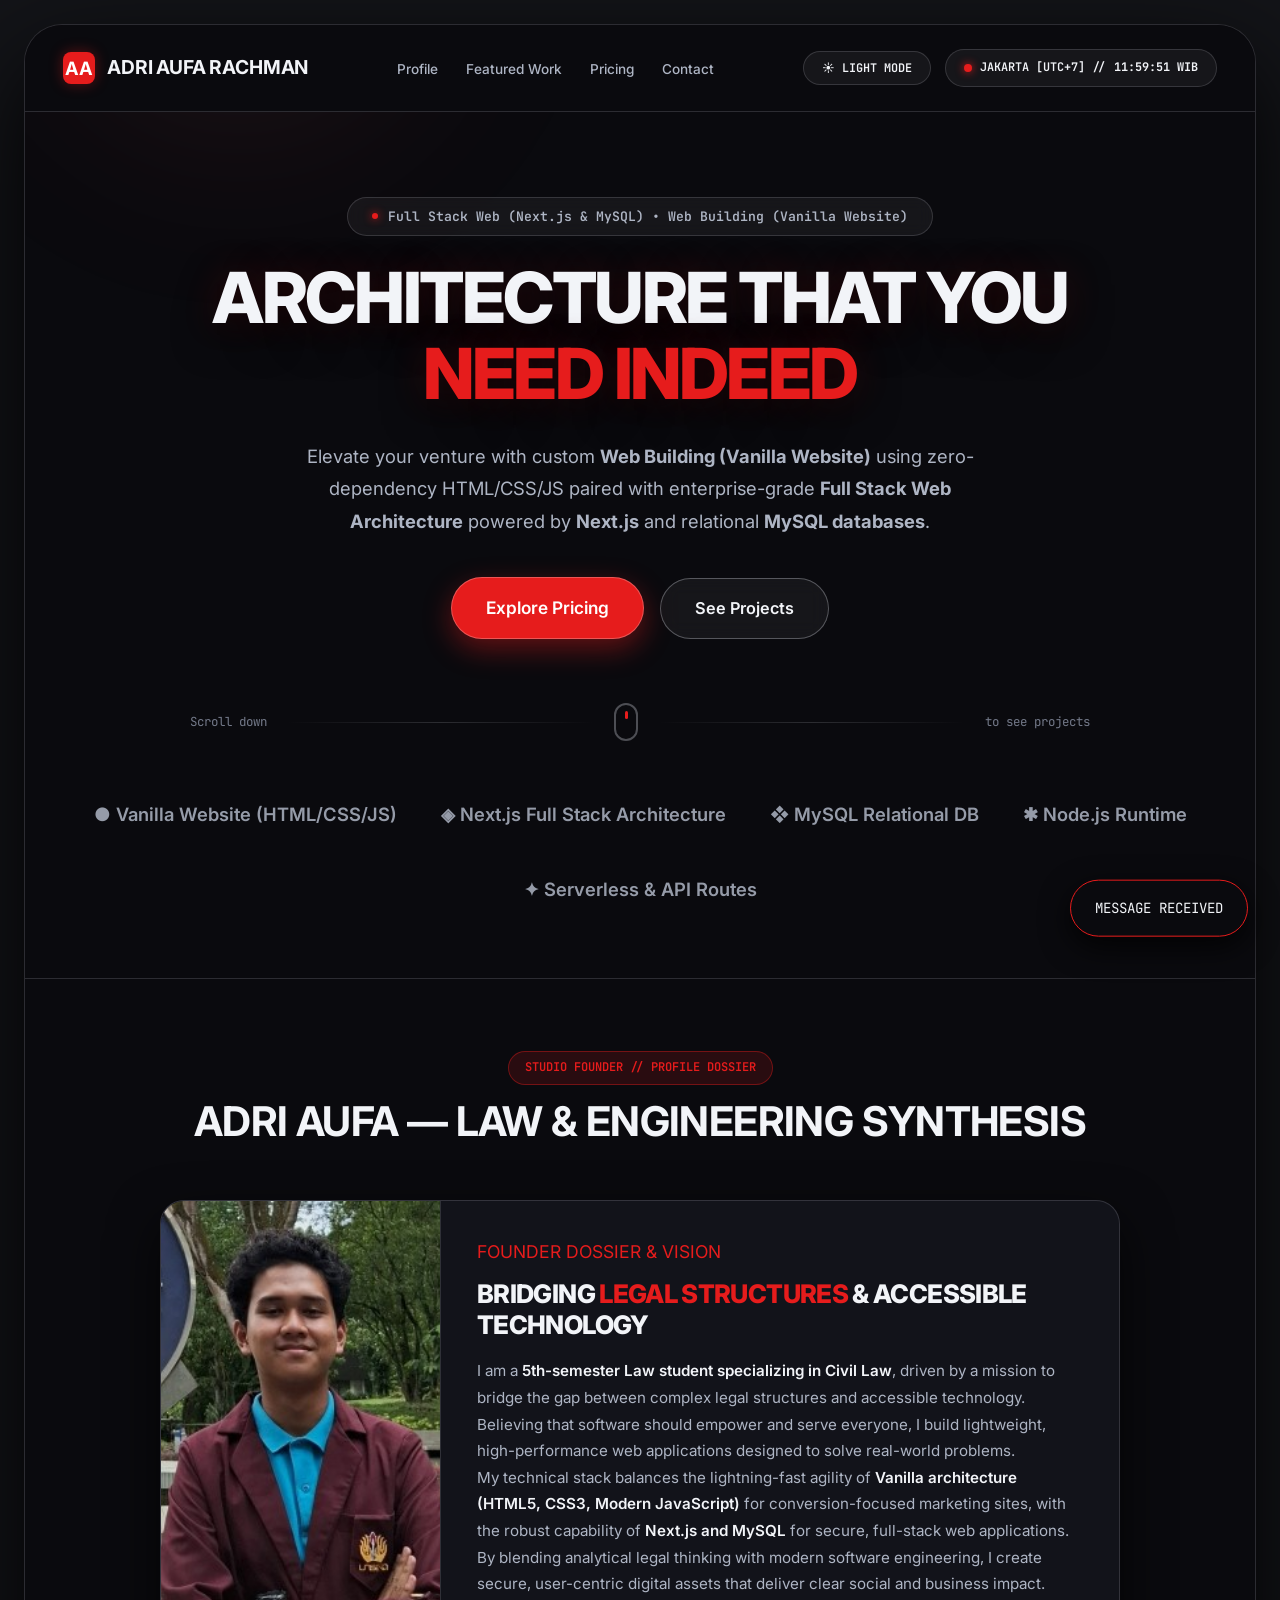
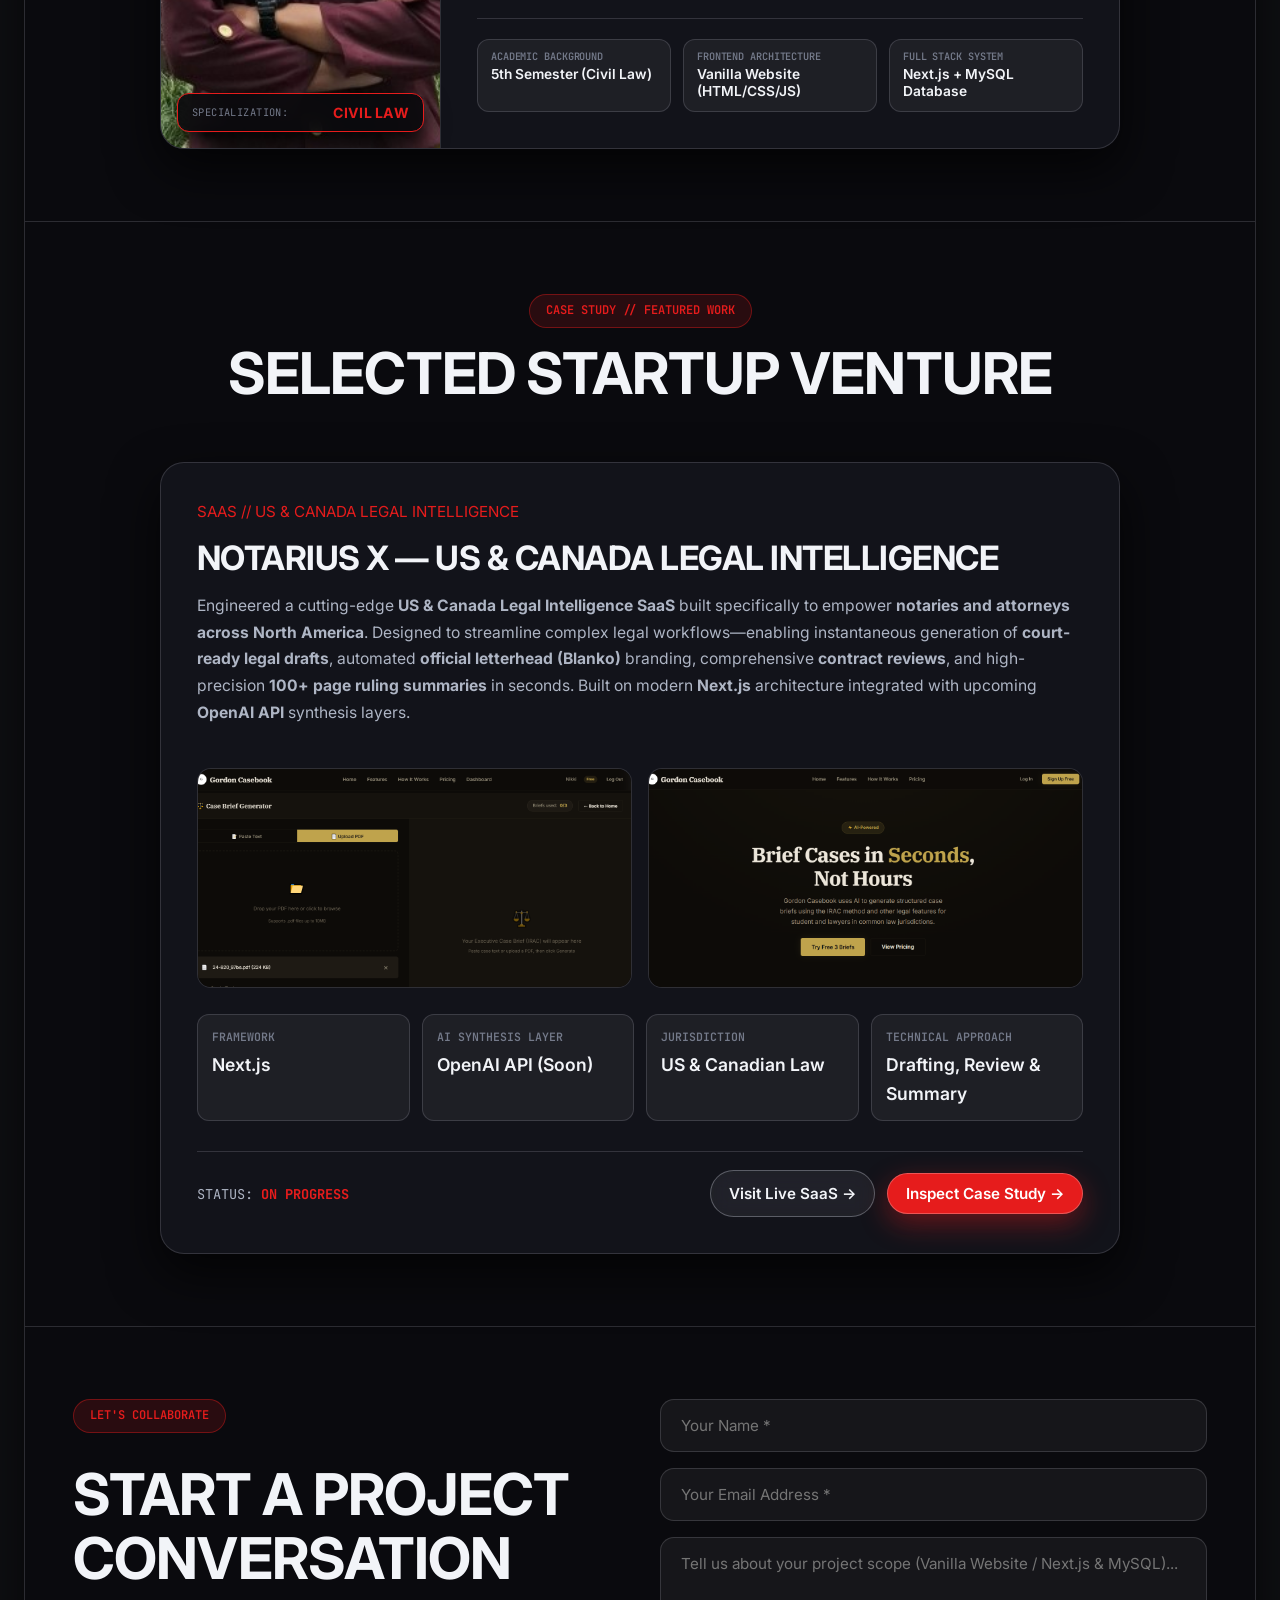
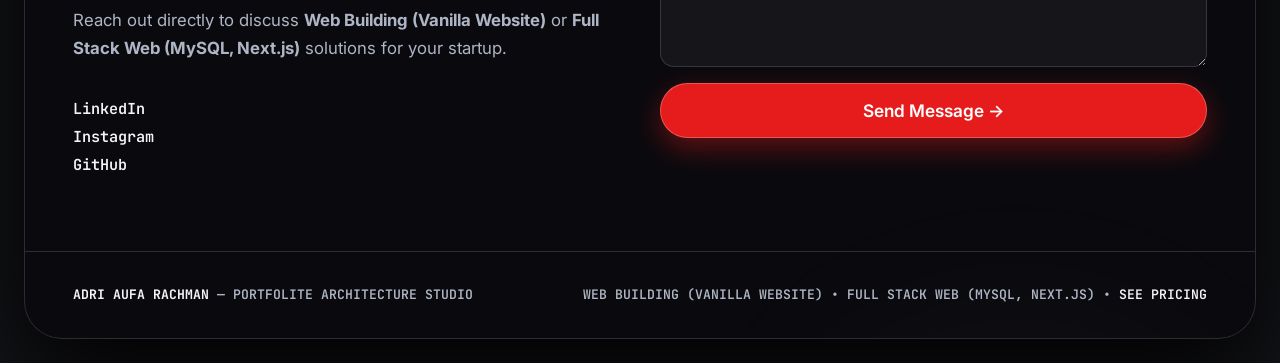
==== index.html @ 36c5e3b9 "edit portofolio" ====
<!doctype html>
<html lang="en" data-theme="dark">
  <head>
    <meta charset="UTF-8" />
    <meta name="viewport" content="width=device-width, initial-scale=1.0" />
    <title>Adri Aufa Rachman — Portfolio</title>
    <meta
      name="description"
      content="Sleek Portfolite Noir Template combined with striking Editorial Serif Typography. Specializing in Web Building (Vanilla Website) and Full Stack Web (MySQL, Next.js)."
    />
    <meta
      name="keywords"
      content="Portfolite Template, Serif Font, Editorial Design, Full Stack Web, Next.js, MySQL, Vanilla Website, Jakarta UTC+7"
    />
    <meta name="author" content="Adri Aufa" />

    <!-- Favicon -->
    <link rel="icon" type="image/svg+xml" href="favicon.svg" />

    <!-- Preconnect & Modern Inter Fonts -->
    <link rel="preconnect" href="https://fonts.googleapis.com" />
    <link rel="preconnect" href="https://fonts.gstatic.com" crossorigin />
    <link
      href="https://fonts.googleapis.com/css2?family=Inter:ital,opsz,wght@0,14..32,100..900;1,14..32,100..900&family=JetBrains+Mono:ital,wght@0,400..700;1,400..700&display=swap"
      rel="stylesheet"
    />

    <!-- Design System CSS -->
    <link rel="stylesheet" href="css/style.css" />
  </head>
  <body>
    <!-- MAIN CURVED PORTFOLITE TEMPLATE FRAME -->
    <main class="template-frame">
      <!-- Fluid Abstract Aura Flowing Inside Container -->
      <div class="fluid-aura-glow"></div>

      <div class="frame-content">
        <!-- TOP NAVBAR (RESPONSIVE SINGLE ROW ON DESKTOP & MEDIUM DESKTOP) -->
        <header class="template-navbar">
          <a href="#top" class="brand-pill">
            <div class="brand-icon">AA</div>
            <span class="brand-name">ADRI AUFA RACHMAN</span>
          </a>

          <!-- Center Nav Links (Hidden on Mobile) -->
          <ul class="nav-links-center">
            <li><a href="#profile">Profile</a></li>
            <li><a href="#featured">Featured Work</a></li>
            <li><a href="pricing.html">Pricing</a></li>
            <li><a href="#contact">Contact</a></li>
          </ul>

          <!-- Right Controls (Hidden on Mobile) -->
          <div class="navbar-controls">
            <!-- Theme Toggle Button (Dark mode primary) -->
            <button
              class="btn-theme-toggle theme-toggle-trigger"
              aria-label="Toggle Dark/Light Theme"
            >
              <span class="theme-toggle-text">☀ LIGHT MODE</span>
            </button>

            <div class="jakarta-clock-pill">
              <span class="dot"></span>
              <span>JAKARTA [UTC+7] //</span>
              <strong class="jakarta-clock-display">--:--:-- WIB</strong>
            </div>
          </div>

          <!-- Burger Button (Visible ONLY on Mobile Screens <= 768px) -->
          <button
            id="burgerBtn"
            class="btn-burger"
            aria-label="Toggle Mobile Menu"
          >
            ☰
          </button>

          <!-- MOBILE DRAWER MENU (ATTACHED TO STICKY NAVBAR TOP: 100%) -->
          <nav
            id="mobileDrawer"
            class="mobile-drawer"
            aria-label="Mobile Navigation Drawer"
          >
            <ul class="mobile-nav-list">
              <li><a href="#profile">Profile</a></li>
              <li><a href="#featured">Featured Work</a></li>
              <li><a href="pricing.html">Pricing</a></li>
              <li><a href="#contact">Contact</a></li>
            </ul>

            <div class="mobile-drawer-footer">
              <button
                class="btn-theme-toggle theme-toggle-trigger"
                style="width: 100%; justify-content: center"
              >
                <span class="theme-toggle-text">☀ LIGHT MODE</span>
              </button>

              <div
                class="jakarta-clock-pill"
                style="width: 100%; justify-content: center"
              >
                <span class="dot"></span>
                <span>JAKARTA [UTC+7] //</span>
                <strong class="jakarta-clock-display">--:--:-- WIB</strong>
              </div>
            </div>
          </nav>
        </header>

        <!-- CENTERED HERO SECTION -->
        <section id="top" class="template-hero">
          <!-- OVAL PILL BADGE: PROJECT SCOPES -->
          <div class="hero-pill-badge">
            <span class="red-dot"></span>
            <span
              >Full Stack Web (Next.js &amp; MySQL) &bull; Web Building (Vanilla
              Website)</span
            >
          </div>

          <!-- Editorial Serif Typography Headline -->
          <h1 class="grunge-hero-headline">
            ARCHITECTURE THAT YOU <span class="red-grunge">NEED INDEED</span>
          </h1>

          <p class="hero-subdesc">
            Elevate your venture with custom
            <strong>Web Building (Vanilla Website)</strong> using
            zero-dependency HTML/CSS/JS paired with enterprise-grade
            <strong>Full Stack Web Architecture</strong> powered by
            <strong>Next.js</strong> and relational
            <strong>MySQL databases</strong>.
          </p>

          <div class="hero-pill-actions">
            <a href="pricing.html" class="btn-pill-red">Explore Pricing</a>
            <a href="#featured" class="btn-pill-glass">See Projects</a>
          </div>

          <!-- Wave Scroll Line -->
          <div class="hero-scroll-divider">
            <span>Scroll down</span>
            <span class="line"></span>
            <div class="mouse-pill">
              <div class="mouse-wheel"></div>
            </div>
            <span class="line"></span>
            <span>to see projects</span>
          </div>

          <!-- Tech Stack Logo Strip -->
          <div class="tech-strip-logos">
            <span class="logo-item">● Vanilla Website (HTML/CSS/JS)</span>
            <span class="logo-item">◈ Next.js Full Stack Architecture</span>
            <span class="logo-item">❖ MySQL Relational DB</span>
            <span class="logo-item">✱ Node.js Runtime</span>
            <span class="logo-item">✦ Serverless &amp; API Routes</span>
          </div>
        </section>

        <!-- SECTION 00 // FOUNDER PROFILE DOSSIER (EXACTLY BETWEEN HERO & FEATURED WORK) -->
        <section id="profile" class="frame-section">
          <div class="section-head-centered">
            <span class="section-pill-tag"
              >STUDIO FOUNDER // PROFILE DOSSIER</span
            >
            <h2
              class="section-title-grunge"
              style="font-size: clamp(1.8rem, 3.2vw, 2.7rem)"
            >
              ADRI AUFA — LAW &amp; ENGINEERING SYNTHESIS
            </h2>
          </div>

          <article class="profile-dossier-card">
            <!-- Left Column: Portrait Photo & Badge -->
            <div class="profile-photo-wrapper">
              <img
                src="adri-aufa-rachman-photo.jpeg"
                onerror="
                  this.onerror = null;
                  this.src = 'assets/images/adri_aufa_profile.jpg';
                "
                alt="Adri Aufa — Civil Law Student &amp; Software Architect"
              />
              <div class="profile-photo-badge">
                <span
                  style="
                    font-family: var(--font-mono);
                    font-size: 0.65rem;
                    color: var(--text-muted);
                    letter-spacing: 0.04em;
                    flex-shrink: 0;
                  "
                  >SPECIALIZATION:</span
                >
                <strong
                  style="
                    font-family: var(--font-poster);
                    font-size: 0.88rem;
                    color: var(--accent-red);
                    letter-spacing: 0.02em;
                    line-height: 1.25;
                    text-align: right;
                  "
                  >CIVIL LAW</strong
                >
              </div>
            </div>

            <!-- Right Column: Full Caption & Synthesis Breakdown -->
            <div class="profile-bio-content">
              <div>
                <span
                  style="
                    font-family: var(--font-grunge-alt);
                    font-size: 1.1rem;
                    color: var(--accent-red);
                    display: block;
                    margin-bottom: 12px;
                  "
                  >FOUNDER DOSSIER &amp; VISION</span
                >
                <h3 class="profile-tagline-grunge">
                  BRIDGING <span>LEGAL STRUCTURES</span> &amp; ACCESSIBLE
                  TECHNOLOGY
                </h3>

                <p class="profile-caption-p" style="margin-top: 18px">
                  I am a
                  <strong
                    >5th-semester Law student specializing in Civil Law</strong
                  >, driven by a mission to bridge the gap between complex legal
                  structures and accessible technology. Believing that software
                  should empower and serve everyone, I build lightweight,
                  high-performance web applications designed to solve real-world
                  problems.
                </p>

                <p class="profile-caption-p">
                  My technical stack balances the lightning-fast agility of
                  <strong
                    >Vanilla architecture (HTML5, CSS3, Modern
                    JavaScript)</strong
                  >
                  for conversion-focused marketing sites, with the robust
                  capability of <strong>Next.js and MySQL</strong> for secure,
                  full-stack web applications. By blending analytical legal
                  thinking with modern software engineering, I create secure,
                  user-centric digital assets that deliver clear social and
                  business impact.
                </p>
              </div>

              <div class="profile-specs-strip">
                <div class="spec-glass-item">
                  <div class="lbl">ACADEMIC BACKGROUND</div>
                  <div class="val">5th Semester (Civil Law)</div>
                </div>
                <div class="spec-glass-item">
                  <div class="lbl">FRONTEND ARCHITECTURE</div>
                  <div class="val">Vanilla Website (HTML/CSS/JS)</div>
                </div>
                <div class="spec-glass-item">
                  <div class="lbl">FULL STACK SYSTEM</div>
                  <div class="val">Next.js + MySQL Database</div>
                </div>
              </div>
            </div>
          </article>
        </section>

        <!-- SECTION 01 // FEATURED WORK -->
        <section id="featured" class="frame-section">
          <div class="section-head-centered">
            <span class="section-pill-tag">CASE STUDY // FEATURED WORK</span>
            <h2 class="section-title-grunge">SELECTED STARTUP VENTURE</h2>
          </div>

          <!-- COMPACT FEATURED CARD WITH 2 PHOTO SLOTS -->
          <article class="featured-compact-card">
            <div>
              <span
                style="
                  font-family: var(--font-grunge-alt);
                  font-size: 0.95rem;
                  color: var(--accent-red);
                  display: block;
                  margin-bottom: 6px;
                "
                >SAAS // US & CANADA LEGAL INTELLIGENCE</span
              >
              <h3 class="feature-title-grunge">
                NOTARIUS X — US & CANADA LEGAL INTELLIGENCE
              </h3>
              <p class="feature-body-text">
                Engineered a cutting-edge <strong>US & Canada Legal Intelligence SaaS</strong> built specifically to empower <strong>notaries and attorneys across North America</strong>. Designed to streamline complex legal workflows—enabling instantaneous generation of <strong>court-ready legal drafts</strong>, automated <strong>official letterhead (Blanko)</strong> branding, comprehensive <strong>contract reviews</strong>, and high-precision <strong>100+ page ruling summaries</strong> in seconds. Built on modern <strong>Next.js</strong> architecture integrated with upcoming <strong>OpenAI API</strong> synthesis layers.
              </p>
            </div>

            <!-- 2 KODE FOTO // TEMPAT MASUKKAN 2 FOTO / SCREENSHOT PROYEK -->
            <div class="gordon-dual-photos">
              <!-- KODE FOTO 1: Masukkan path/nama foto pertama pada src di bawah ini -->
              <div class="photo-slot-glass">
                <img
                  id="gordonPhoto1"
                  src="gordon-casebook-project (1).png"
                  alt="Notarius X - Screenshot 1"
                  class="clickable-photo"
                  style="cursor: zoom-in"
                />
              </div>

              <!-- KODE FOTO 2: Masukkan path/nama foto kedua pada src di bawah ini -->
              <div class="photo-slot-glass">
                <img
                  id="gordonPhoto2"
                  src="gordon-casebook-project (2).png"
                  alt="Notarius X - Screenshot 2"
                  class="clickable-photo"
                  style="cursor: zoom-in"
                />
              </div>
            </div>

            <div class="feature-specs-grid">
              <div class="spec-glass-item">
                <div class="lbl">FRAMEWORK</div>
                <div class="val">Next.js</div>
              </div>
              <div class="spec-glass-item">
                <div class="lbl">AI SYNTHESIS LAYER</div>
                <div class="val">OpenAI API (Soon)</div>
              </div>
              <div class="spec-glass-item">
                <div class="lbl">JURISDICTION</div>
                <div class="val">US & Canadian Law</div>
              </div>
              <div class="spec-glass-item">
                <div class="lbl">TECHNICAL APPROACH</div>
                <div class="val">Drafting, Review & Summary</div>
              </div>
            </div>

            <div
              style="
                display: flex;
                align-items: center;
                justify-content: space-between;
                border-top: 1px solid var(--border-glass);
                padding-top: 18px;
                flex-wrap: wrap;
                gap: 12px;
              "
            >
              <span
                style="
                  font-family: var(--font-mono);
                  font-size: 0.85rem;
                  color: var(--text-secondary);
                "
              >
                STATUS:
                <strong style="color: var(--accent-red)"
                  >ON PROGRESS</strong
                >
              </span>
              <div style="display: flex; gap: 12px; align-items: center">
                <a
                  href="https://notarius-x.vercel.app/"
                  target="_blank"
                  rel="noopener noreferrer"
                  class="btn-pill-glass"
                  style="font-size: 0.95rem; padding: 10px 18px"
                >
                  Visit Live SaaS &rarr;
                </a>
                <button
                  id="openCaseStudyBtn"
                  class="btn-pill-red"
                  style="font-size: 0.95rem; padding: 10px 18px"
                >
                  Inspect Case Study &rarr;
                </button>
              </div>
            </div>
          </article>
        </section>

        <!-- SECTION 02 // CONTACT -->
        <section id="contact" class="frame-section">
          <div class="contact-glass-grid">
            <div>
              <span class="section-pill-tag">LET'S COLLABORATE</span>
              <h2 class="section-title-grunge" style="margin: 16px 0">
                START A PROJECT CONVERSATION
              </h2>
              <p
                style="
                  font-family: var(--font-typewriter);
                  font-size: 1.05rem;
                  color: var(--text-secondary);
                  margin-bottom: 32px;
                  line-height: 1.7;
                "
              >
                Reach out directly to discuss
                <strong>Web Building (Vanilla Website)</strong> or
                <strong>Full Stack Web (MySQL, Next.js)</strong> solutions for
                your startup.
              </p>
              <div
                style="
                  font-family: var(--font-mono);
                  font-size: 0.95rem;
                  color: var(--text-primary);
                  line-height: 1.85;
                "
              >
                <a
                  href="https://www.linkedin.com/in/adri-aufa-rachman-b0b3172a9/"
                  target="_blank"
                  rel="noopener noreferrer"
                  class="contact-social-link"
                  >LinkedIn</a
                ><br />
                <a
                  href="https://www.instagram.com/adriaufarachmann/"
                  target="_blank"
                  rel="noopener noreferrer"
                  class="contact-social-link"
                  >Instagram</a
                ><br />
                <a
                  href="https://github.com/Adri-sixx"
                  target="_blank"
                  rel="noopener noreferrer"
                  class="contact-social-link"
                  >GitHub</a
                >
              </div>
            </div>

            <form
              id="contactForm"
              action="https://formspree.io/f/mdaqkevj"
              method="POST"
              class="contact-form-glass"
            >
              <input
                type="text"
                id="clientName"
                name="name"
                class="input-glass"
                placeholder="Your Name *"
                required
              />
              <input
                type="email"
                id="clientEmail"
                name="email"
                class="input-glass"
                placeholder="Your Email Address *"
                required
              />
              <textarea
                id="clientBrief"
                name="message"
                class="textarea-glass"
                placeholder="Tell us about your project scope (Vanilla Website / Next.js &amp; MySQL)..."
                required
              ></textarea>
              <button
                type="submit"
                class="btn-pill-red"
                style="justify-content: center"
              >
                Send Message &rarr;
              </button>
            </form>
          </div>
        </section>

        <!-- FOOTER -->
        <footer class="frame-footer">
          <div>
            <strong style="color: var(--text-primary)"
              >ADRI AUFA RACHMAN</strong
            >
            — PORTFOLITE ARCHITECTURE STUDIO
          </div>
          <div>
            WEB BUILDING (VANILLA WEBSITE) • FULL STACK WEB (MYSQL, NEXT.JS) •
            <a href="pricing.html" class="footer-pricing-link">SEE PRICING</a>
          </div>
        </footer>
      </div>
    </main>

    <!-- CASE STUDY DOSSIER MODAL -->
    <div
      id="caseStudyModal"
      class="modal-backdrop"
      role="dialog"
      aria-hidden="true"
    >
      <div class="modal-box">
        <div class="modal-header">
          <div
            style="
              font-family: var(--font-poster);
              font-size: 1.45rem;
              letter-spacing: 0.06em;
              color: var(--text-primary);
            "
          >
            CASE STUDY // NOTARIUS X (US & CANADA LEGAL INTELLIGENCE)
          </div>
          <button
            id="closeModalBtn"
            class="btn-close-modal"
            aria-label="Close Modal"
          >
            ✕
          </button>
        </div>

        <div class="modal-body">
          <!-- 2 KODE FOTO MODAL // TEMPAT MASUKKAN 2 FOTO DI DALAM MODAL CASE STUDY -->
          <div class="gordon-dual-photos" style="margin-bottom: 24px">
            <!-- KODE FOTO 1 (MODAL): Masukkan path/nama foto pertama pada src di bawah ini -->
            <div class="photo-slot-glass" style="height: 220px">
              <img
                id="modalGordonPhoto1"
                src="gordon-casebook-project (1).png"
                alt="Notarius X Case Study - Screenshot 1"
                class="clickable-photo"
                style="cursor: zoom-in"
              />
            </div>

            <!-- KODE FOTO 2 (MODAL): Masukkan path/nama foto kedua pada src di bawah ini -->
            <div class="photo-slot-glass" style="height: 220px">
              <img
                id="modalGordonPhoto2"
                src="gordon-casebook-project (2).png"
                alt="Notarius X Case Study - Screenshot 2"
                class="clickable-photo"
                style="cursor: zoom-in"
              />
            </div>
          </div>

          <div
            class="feature-specs-grid"
            style="
              grid-template-columns: repeat(3, 1fr);
              gap: 16px;
              margin-bottom: 28px;
            "
          >
            <div class="spec-glass-item">
              <div class="lbl">DRAFTING & REVIEW SPEED</div>
              <div class="val" style="color: var(--accent-red)">Seconds</div>
            </div>
            <div class="spec-glass-item">
              <div class="lbl">FRONTEND & ARCHITECTURE</div>
              <div class="val">Next.js Framework</div>
            </div>
            <div class="spec-glass-item">
              <div class="lbl">AI SYNTHESIS LAYER</div>
              <div class="val">OpenAI API (Soon)</div>
            </div>
          </div>

          <h3
            style="
              font-family: var(--font-grunge-alt);
              font-size: 1.4rem;
              color: var(--accent-red);
              margin-bottom: 12px;
            "
          >
            TECHNICAL APPROACH &amp; LEGAL SYNTHESIS BREAKDOWN
          </h3>
          <p
            style="
              font-family: var(--font-typewriter);
              font-size: 1rem;
              color: var(--text-secondary);
              line-height: 1.75;
              margin-bottom: 24px;
            "
          >
            <strong>Notarius X</strong> is a state-of-the-art legal intelligence platform specifically engineered to empower <strong>notaries public and practicing attorneys in the United States and Canada</strong>. Designed to eliminate manual document formatting and streamline rigorous legal reviews, Notarius X enables instantaneous drafting of court-ready instruments, automated integration of official letterhead (Blanko) branding, deep contract auditing, and structured summaries of 100+ page rulings in seconds across North American jurisdictions.<br /><br />
            Currently developed on modern, high-speed <strong>Next.js architecture</strong> with scheduled integration of deep <strong>OpenAI API synthesis layers</strong>. Deployed live on Vercel (<code>https://notarius-x.vercel.app/</code>) with current status: <strong style="color: var(--accent-red)">On Progress</strong>.
          </p>

          <div
            style="
              display: flex;
              justify-content: space-between;
              align-items: center;
              flex-wrap: wrap;
              gap: 12px;
            "
          >
            <a
              href="https://notarius-x.vercel.app/"
              target="_blank"
              rel="noopener noreferrer"
              class="btn-pill-glass"
              style="padding: 12px 24px; font-size: 0.95rem"
            >
              Visit Live SaaS Engine &rarr;
            </a>
            <button
              onclick="
                document
                  .getElementById('caseStudyModal')
                  .classList.remove('open')
              "
              class="btn-pill-red"
              style="padding: 12px 28px"
            >
              Close Case Study
            </button>
          </div>
        </div>
      </div>
    </div>

    <!-- PHOTO ZOOM LIGHTBOX MODAL // UNTUK MEMPERBESAR / INSPECT FOTO PROYEK -->
    <div
      id="photoZoomLightbox"
      style="
        position: fixed;
        inset: 0;
        width: 100vw;
        height: 100vh;
        background: rgba(5, 5, 8, 0.94);
        backdrop-filter: blur(16px);
        z-index: 999999;
        display: none;
        align-items: center;
        justify-content: center;
        padding: 24px;
      "
    >
      <div
        style="
          position: relative;
          max-width: 90vw;
          max-height: 88vh;
          display: flex;
          align-items: center;
          justify-content: center;
        "
      >
        <button
          id="closePhotoZoomBtn"
          class="btn-close-modal"
          style="
            position: absolute;
            top: -16px;
            right: -16px;
            z-index: 1000000;
            background: var(--accent-red);
            color: white;
            border: none;
            width: 42px;
            height: 42px;
            border-radius: 50%;
            font-size: 1.25rem;
            cursor: pointer;
            display: flex;
            align-items: center;
            justify-content: center;
            box-shadow: 0 4px 16px rgba(0, 0, 0, 0.6);
          "
        >
          ✕
        </button>
        <img
          id="zoomedPhotoImg"
          src=""
          alt="Zoomed Project Photo"
          style="
            max-width: 88vw;
            max-height: 84vh;
            border-radius: 16px;
            border: 1px solid var(--border-glass);
            box-shadow: 0 30px 80px rgba(0, 0, 0, 0.95);
            object-fit: contain;
            background: #0c0c10;
          "
        />
      </div>
    </div>

    <!-- FORMSPREE SUCCESS POPUP MODAL -->
    <div
      id="formspreeSuccessModal"
      style="
        position: fixed;
        inset: 0;
        width: 100vw;
        height: 100vh;
        background: rgba(5, 5, 8, 0.94);
        backdrop-filter: blur(16px);
        z-index: 999999;
        display: none;
        align-items: center;
        justify-content: center;
        padding: 24px;
      "
    >
      <div
        style="
          position: relative;
          max-width: 520px;
          width: 100%;
          background: var(--bg-frame);
          border: 1px solid var(--border-light);
          border-radius: 20px;
          padding: 36px 32px;
          text-align: center;
          box-shadow: 0 30px 80px rgba(0, 0, 0, 0.95);
        "
      >
        <div
          style="
            width: 64px;
            height: 64px;
            border-radius: 50%;
            background: rgba(230, 28, 28, 0.15);
            color: var(--accent-red);
            font-size: 2rem;
            display: flex;
            align-items: center;
            justify-content: center;
            margin: 0 auto 20px;
            font-weight: bold;
          "
        >
          ✓
        </div>
        <h3
          style="
            font-family: var(--font-display);
            font-size: 1.6rem;
            color: var(--text-primary);
            margin-bottom: 12px;
          "
        >
          Message Successfully Sent!
        </h3>
        <p
          style="
            font-family: var(--font-typewriter);
            font-size: 0.95rem;
            color: var(--text-secondary);
            line-height: 1.6;
            margin-bottom: 24px;
          "
        >
          Thank you for reaching out. Your project consultation has been
          securely transmitted to
          <strong style="color: var(--text-primary)"
            >adriaufarachman@gmail.com</strong
          >.<br /><br />
          We will review your project details and get back to you shortly.
        </p>
        <button
          id="closeFormspreeSuccessBtn"
          class="btn-pill-red"
          style="
            padding: 14px 36px;
            width: 100%;
            justify-content: center;
            font-size: 1rem;
          "
        >
          Close &amp; Return to Portfolio
        </button>
      </div>
    </div>

    <!-- TOAST ALERT -->
    <div id="toastAlert" class="toast">
      <span id="toastMessage">MESSAGE RECEIVED</span>
    </div>

    <script src="js/app.js"></script>
  </body>
</html>
---- css/style.css ----
/* ==========================================================================
   PORTFOLITE FLUID NOIR TEMPLATE + MODERN INTER TYPOGRAPHY // ADRI AUFA
   COLOR PALETTE: PITCH BLACK, GRUNGE RED (#E61C1C), LIGHT GRAY
   FEATURES: SMART AUTO-HIDE/REVEAL STICKY NAVBAR, CLEAN INTER ARCHITECTURE
   ========================================================================== */

@import url('https://fonts.googleapis.com/css2?family=Inter:ital,opsz,wght@0,14..32,100..900;1,14..32,100..900&family=JetBrains+Mono:ital,wght@0,400..700;1,400..700&display=swap');

:root,
html[data-theme="dark"] {
  /* Dark Noir Glassmorphic Surfaces (PRIMARY / DEFAULT THEME) */
  --bg-viewport: #131418;
  --bg-frame: #0A0A0E;
  --bg-card: rgba(24, 26, 34, 0.65);
  --bg-pill: rgba(255, 255, 255, 0.05);
  --bg-pill-hover: rgba(255, 255, 255, 0.12);
  
  --border-glass: rgba(220, 224, 232, 0.16);
  --border-light: rgba(220, 224, 232, 0.32);
  
  /* Light Gray & White Typography */
  --text-primary: #F2F4F8;
  --text-secondary: #AEB5C4;
  --text-muted: #747A8A;
  --gray-light: #DCE0E8;
  
  /* Grunge Red Accent */
  --accent-red: #E61C1C;
  --accent-red-hover: #FF2E2E;
  --accent-red-glow: rgba(230, 28, 28, 0.38);
  --accent-red-subtle: rgba(230, 28, 28, 0.14);
  
  /* Glassmorphic Shadows */
  --frame-shadow: 0 40px 100px rgba(0, 0, 0, 0.95);
  --card-shadow: 0 20px 50px rgba(0, 0, 0, 0.7);
  
  /* Modern Clean Inter Typography */
  --font-grunge-main: 'Inter', -apple-system, BlinkMacSystemFont, 'Segoe UI', Roboto, sans-serif;
  --font-grunge-alt: 'Inter', -apple-system, BlinkMacSystemFont, 'Segoe UI', Roboto, sans-serif;
  --font-typewriter: 'Inter', -apple-system, BlinkMacSystemFont, 'Segoe UI', Roboto, sans-serif;
  --font-poster: 'Inter', -apple-system, BlinkMacSystemFont, 'Segoe UI', Roboto, sans-serif;
  --font-mono: 'JetBrains Mono', 'Inter', monospace;
  
  --radius-pill: 999px;
  --radius-card: 24px;
  --radius-frame: 38px;
  
  --transition-fast: 0.22s cubic-bezier(0.16, 1, 0.3, 1);
}

/* ==========================================================================
   LIGHT THEME OVERRIDES
   ========================================================================== */
html[data-theme="light"] {
  --bg-viewport: #EAEEF5;
  --bg-frame: #FFFFFF;
  --bg-card: rgba(245, 247, 252, 0.82);
  --bg-pill: rgba(0, 0, 0, 0.05);
  --bg-pill-hover: rgba(0, 0, 0, 0.1);
  
  --border-glass: rgba(14, 16, 21, 0.12);
  --border-light: rgba(14, 16, 21, 0.25);
  
  --text-primary: #0A0B0E;
  --text-secondary: #424754;
  --text-muted: #6B7280;
  --gray-light: #2A2D35;
  
  --frame-shadow: 0 24px 70px rgba(18, 24, 38, 0.16);
  --card-shadow: 0 12px 36px rgba(18, 24, 38, 0.09);
}

/* ==========================================================================
   BASE RESET & VIEWPORT BACKGROUND
   ========================================================================== */
*, *::before, *::after {
  box-sizing: border-box;
  margin: 0;
  padding: 0;
}

html {
  scroll-behavior: smooth;
  font-size: 16px;
  -webkit-font-smoothing: antialiased;
  overflow-x: clip;
  width: 100%;
}

body {
  background-color: var(--bg-viewport);
  color: var(--text-primary);
  font-family: var(--font-typewriter);
  font-weight: 400;
  line-height: 1.65;
  min-height: 100vh;
  padding: 24px;
  display: flex;
  flex-direction: column;
  align-items: center;
  transition: background-color 0.35s ease, color 0.35s ease;
  overflow-x: clip;
  width: 100%;
  max-width: 100%;
}

::selection {
  background-color: var(--accent-red);
  color: #FFFFFF;
}

a {
  color: inherit;
  text-decoration: none;
}

button {
  background: none;
  border: none;
  cursor: pointer;
  font-family: inherit;
  color: inherit;
}

/* ==========================================================================
   MAIN CURVED TEMPLATE FRAME (PORTFOLITE STYLE)
   ========================================================================== */
.template-frame {
  width: 100%;
  max-width: 1320px;
  background: var(--bg-frame);
  border: 1px solid var(--border-glass);
  border-radius: var(--radius-frame);
  box-shadow: var(--frame-shadow);
  position: relative;
  overflow: visible;
  display: flex;
  flex-direction: column;
  transition: background-color 0.35s ease, border-color 0.35s ease, box-shadow 0.35s ease;
}

/* Fluid Abstract Aura Glow inside the curved container */
.fluid-aura-glow {
  position: absolute;
  inset: 0;
  pointer-events: none;
  z-index: 0;
  overflow: hidden;
  border-radius: var(--radius-frame);
}

.fluid-aura-glow::before {
  content: '';
  position: absolute;
  top: -10%;
  left: -5%;
  width: 550px;
  height: 550px;
  background: radial-gradient(circle, rgba(220, 224, 232, 0.12) 0%, rgba(230, 28, 28, 0.05) 45%, transparent 70%);
  filter: blur(80px);
  animation: auraFloatLeft 14s infinite alternate ease-in-out;
}

html[data-theme="light"] .fluid-aura-glow::before {
  background: radial-gradient(circle, rgba(230, 28, 28, 0.08) 0%, rgba(0, 0, 0, 0.04) 45%, transparent 70%);
}

.fluid-aura-glow::after {
  content: '';
  position: absolute;
  bottom: -15%;
  right: -5%;
  width: 600px;
  height: 600px;
  background: radial-gradient(circle, rgba(220, 224, 232, 0.1) 0%, transparent 65%);
  filter: blur(90px);
  animation: auraFloatRight 16s infinite alternate ease-in-out;
}

@keyframes auraFloatLeft {
  0% { transform: translate(0, 0) scale(1); }
  100% { transform: translate(60px, 40px) scale(1.1); }
}

@keyframes auraFloatRight {
  0% { transform: translate(0, 0) scale(1); }
  100% { transform: translate(-50px, -40px) scale(1.15); }
}

/* Inner content must sit above aura */
.frame-content {
  position: relative;
  z-index: 5;
}

/* ==========================================================================
   HEADER NAVIGATION (SMART STICKY NAVBAR WITH AUTO-HIDE & REVEAL ON SCROLL/HOVER)
   ========================================================================== */
.template-navbar {
  position: sticky;
  top: 0;
  z-index: 1000;
  padding: clamp(14px, 2vw, 24px) clamp(20px, 3vw, 40px);
  display: flex;
  align-items: center;
  justify-content: space-between;
  border-bottom: 1px solid var(--border-glass);
  flex-wrap: nowrap;
  gap: clamp(12px, 2vw, 32px);
  background: var(--bg-frame);
  border-top-left-radius: var(--radius-frame);
  border-top-right-radius: var(--radius-frame);
  transform: translateY(0);
  opacity: 1;
  transition: 
    transform 0.38s cubic-bezier(0.16, 1, 0.3, 1),
    opacity 0.32s ease,
    background-color 0.35s ease,
    border-color 0.35s ease;
}

.template-navbar.navbar-hidden {
  transform: translateY(-105%);
  opacity: 0;
  pointer-events: none;
}

.template-navbar.navbar-scrolled {
  background: var(--bg-frame-scrolled, rgba(14, 16, 21, 0.94));
  backdrop-filter: blur(16px);
  -webkit-backdrop-filter: blur(16px);
  box-shadow: 0 4px 24px rgba(0, 0, 0, 0.28);
}

.brand-pill {
  display: flex;
  align-items: center;
  gap: clamp(8px, 1.2vw, 12px);
  flex-shrink: 0;
}

.brand-icon {
  width: 32px;
  height: 32px;
  border-radius: 8px;
  background: var(--accent-red);
  color: #FFFFFF;
  display: flex;
  align-items: center;
  justify-content: center;
  font-family: var(--font-poster);
  font-weight: 700;
  font-size: 1.15rem;
  box-shadow: 0 0 14px var(--accent-red-glow);
  flex-shrink: 0;
}

.brand-name {
  font-family: var(--font-grunge-main);
  font-weight: 700;
  font-size: clamp(1.2rem, 1.4vw, 1.45rem);
  color: var(--text-primary);
  letter-spacing: -0.01em;
  white-space: nowrap;
}

/* Center Nav Links */
.nav-links-center {
  display: flex;
  align-items: center;
  gap: clamp(14px, 2.2vw, 32px);
  list-style: none;
  white-space: nowrap;
}

.nav-links-center a {
  font-family: var(--font-typewriter);
  font-weight: 500;
  font-size: clamp(0.85rem, 1vw, 0.98rem);
  color: var(--text-secondary);
  transition: color var(--transition-fast);
}

.nav-links-center a:hover {
  color: var(--text-primary);
}

/* Navbar Controls (Right Side) */
.navbar-controls {
  display: flex;
  align-items: center;
  gap: clamp(8px, 1.2vw, 14px);
  flex-shrink: 0;
  white-space: nowrap;
}

/* THEME TOGGLE PILL BUTTON */
.btn-theme-toggle {
  display: inline-flex;
  align-items: center;
  gap: 6px;
  padding: clamp(6px, 1vw, 8px) clamp(10px, 1.4vw, 18px);
  background: var(--bg-pill);
  border: 1px solid var(--border-glass);
  border-radius: var(--radius-pill);
  font-family: var(--font-mono);
  font-weight: 600;
  font-size: clamp(0.74rem, 0.85vw, 0.82rem);
  color: var(--text-primary);
  cursor: pointer;
  transition: all var(--transition-fast);
  white-space: nowrap;
}

.btn-theme-toggle:hover {
  background: var(--bg-pill-hover);
  border-color: var(--border-light);
  transform: translateY(-1px);
}

.jakarta-clock-pill {
  display: inline-flex;
  align-items: center;
  gap: 8px;
  padding: clamp(6px, 1vw, 8px) clamp(10px, 1.4vw, 18px);
  background: var(--bg-pill);
  border: 1px solid var(--border-glass);
  border-radius: var(--radius-pill);
  font-family: var(--font-mono);
  font-weight: 600;
  font-size: clamp(0.74rem, 0.85vw, 0.82rem);
  color: var(--text-primary);
  white-space: nowrap;
}

.jakarta-clock-pill .dot {
  width: 8px;
  height: 8px;
  border-radius: 50%;
  background: var(--accent-red);
  box-shadow: 0 0 8px var(--accent-red);
  flex-shrink: 0;
}

/* BURGER BUTTON (Hidden on Desktop & Medium Desktop) */
.btn-burger {
  display: none;
  width: 42px;
  height: 42px;
  border-radius: 12px;
  background: var(--bg-pill);
  border: 1px solid var(--border-glass);
  color: var(--text-primary);
  font-size: 1.4rem;
  align-items: center;
  justify-content: center;
  cursor: pointer;
  transition: all var(--transition-fast);
}

.btn-burger:hover {
  background: var(--bg-pill-hover);
  border-color: var(--accent-red);
}

/* ==========================================================================
   MOBILE DRAWER MENU (SMOOTH SLIDE/SCROLL ACCORDION ANIMATION)
   ========================================================================== */
.mobile-drawer {
  display: flex;
  flex-direction: column;
  gap: 20px;
  padding: 0 28px;
  background: var(--bg-frame-scrolled, rgba(14, 16, 21, 0.98));
  backdrop-filter: blur(16px);
  -webkit-backdrop-filter: blur(16px);
  border-bottom: 1px solid transparent;
  max-height: 0;
  opacity: 0;
  overflow: hidden;
  transform: translateY(-10px);
  pointer-events: none;
  transition: 
    max-height 0.42s cubic-bezier(0.16, 1, 0.3, 1),
    opacity 0.32s ease,
    transform 0.42s cubic-bezier(0.16, 1, 0.3, 1),
    padding 0.42s ease,
    border-color 0.3s ease;
  position: absolute;
  top: 100%;
  left: 0;
  right: 0;
  width: 100%;
  z-index: 990;
  box-shadow: 0 16px 36px rgba(0, 0, 0, 0.45);
}

.mobile-drawer.open {
  max-height: 480px;
  opacity: 1;
  transform: translateY(0);
  padding: 24px 28px;
  border-bottom-color: var(--border-light);
  pointer-events: auto;
}

.mobile-nav-list {
  list-style: none;
  display: flex;
  flex-direction: column;
  gap: 16px;
}

.mobile-nav-list a {
  font-family: var(--font-grunge-main);
  font-weight: 700;
  font-size: 1.6rem;
  color: var(--text-primary);
  display: block;
  transition: color var(--transition-fast), transform var(--transition-fast);
}

.mobile-nav-list a:hover {
  color: var(--accent-red);
  transform: translateX(4px);
}

.mobile-drawer-footer {
  display: flex;
  flex-direction: column;
  gap: 12px;
  border-top: 1px dashed var(--border-glass);
  padding-top: 18px;
}

/* ==========================================================================
   CENTERED HERO SECTION (LUXURY EDITORIAL SERIF HEADLINE)
   ========================================================================== */
.template-hero {
  padding: 85px 32px 64px 32px;
  display: flex;
  flex-direction: column;
  align-items: center;
  text-align: center;
}

/* 1. SEPARATED OVAL PILL BADGE */
.hero-pill-badge {
  display: inline-flex;
  align-items: center;
  gap: 10px;
  padding: 8px 24px;
  background: var(--bg-pill);
  border: 1px solid var(--border-glass);
  border-radius: var(--radius-pill);
  font-family: var(--font-mono);
  font-size: 0.82rem;
  font-weight: 600;
  color: var(--text-secondary);
  margin-bottom: 24px;
  backdrop-filter: blur(8px);
}

.hero-pill-badge .red-dot {
  width: 6px;
  height: 6px;
  border-radius: 50%;
  background: var(--accent-red);
  box-shadow: 0 0 8px var(--accent-red);
}

/* Modern Inter Headline */
.grunge-hero-headline {
  font-family: var(--font-grunge-main);
  font-weight: 800;
  font-size: clamp(2.8rem, 5.5vw, 5.2rem);
  line-height: 1.08;
  color: var(--text-primary);
  max-width: 1020px;
  letter-spacing: -0.035em;
  margin-bottom: 28px;
}

html[data-theme="dark"] .grunge-hero-headline {
  text-shadow: 
    0 12px 40px rgba(0, 0, 0, 0.85),
    0 0 35px rgba(230, 28, 28, 0.2);
}

.grunge-hero-headline .red-grunge {
  color: var(--accent-red);
  font-weight: 800;
}

/* Subtitle */
.hero-subdesc {
  font-family: var(--font-typewriter);
  font-size: 1.15rem;
  color: var(--text-secondary);
  max-width: 680px;
  line-height: 1.75;
  margin-bottom: 40px;
}

/* Glassmorphic Pill Action Buttons */
.hero-pill-actions {
  display: flex;
  align-items: center;
  gap: 16px;
  flex-wrap: wrap;
  justify-content: center;
  margin-bottom: 64px;
}

.btn-pill-red {
  display: inline-flex;
  align-items: center;
  gap: 10px;
  padding: 16px 34px;
  background: var(--accent-red);
  color: #FFFFFF;
  border-radius: var(--radius-pill);
  font-family: var(--font-typewriter);
  font-weight: 600;
  font-size: 1.08rem;
  border: 1px solid rgba(255, 255, 255, 0.25);
  box-shadow: 0 10px 28px rgba(230, 28, 28, 0.4);
  transition: all var(--transition-fast);
}

.btn-pill-red:hover {
  background: var(--accent-red-hover);
  transform: translateY(-2px);
  box-shadow: 0 14px 34px rgba(230, 28, 28, 0.55);
}

.btn-pill-glass {
  display: inline-flex;
  align-items: center;
  gap: 10px;
  padding: 16px 34px;
  background: var(--bg-pill);
  color: var(--text-primary);
  border: 1px solid var(--border-light);
  border-radius: var(--radius-pill);
  font-family: var(--font-typewriter);
  font-weight: 600;
  font-size: 1.02rem;
  backdrop-filter: blur(10px);
  transition: all var(--transition-fast);
}

.btn-pill-glass:hover {
  background: var(--bg-pill-hover);
  border-color: var(--text-primary);
}

/* Wave Scroll Indicator Line */
.hero-scroll-divider {
  width: 100%;
  max-width: 900px;
  display: flex;
  align-items: center;
  justify-content: center;
  gap: 20px;
  margin-bottom: 48px;
  font-family: var(--font-mono);
  font-size: 0.78rem;
  color: var(--text-muted);
}

.hero-scroll-divider .line {
  flex-grow: 1;
  height: 1px;
  background: linear-gradient(to right, transparent, var(--border-glass), transparent);
}

.mouse-pill {
  width: 24px;
  height: 38px;
  border: 2px solid var(--border-light);
  border-radius: 12px;
  display: flex;
  justify-content: center;
  padding-top: 6px;
}

.mouse-wheel {
  width: 3px;
  height: 8px;
  background: var(--accent-red);
  border-radius: 3px;
  animation: wheelScroll 1.6s infinite;
}

@keyframes wheelScroll {
  0% { transform: translateY(0); opacity: 1; }
  100% { transform: translateY(12px); opacity: 0; }
}

/* Client / Tech Stack Logo Strip at Bottom of Hero */
.tech-strip-logos {
  display: flex;
  align-items: center;
  justify-content: center;
  gap: 44px;
  flex-wrap: wrap;
  padding: 10px 24px;
}

.logo-item {
  font-family: var(--font-grunge-alt);
  font-weight: 600;
  font-size: 1.15rem;
  color: var(--text-secondary);
  opacity: 0.85;
  display: flex;
  align-items: center;
  gap: 8px;
  transition: opacity var(--transition-fast);
}

.logo-item:hover {
  opacity: 1;
  color: var(--text-primary);
}

/* ==========================================================================
   SECTIONS CONTAINER INSIDE TEMPLATE FRAME
   ========================================================================== */
.frame-section {
  padding: 72px 48px;
  border-top: 1px solid var(--border-glass);
}

.section-head-centered {
  text-align: center;
  margin-bottom: 56px;
}

.section-pill-tag {
  display: inline-block;
  padding: 6px 16px;
  background: var(--accent-red-subtle);
  color: var(--accent-red);
  border: 1px solid rgba(230, 28, 28, 0.4);
  border-radius: var(--radius-pill);
  font-family: var(--font-mono);
  font-weight: 600;
  font-size: 0.75rem;
  margin-bottom: 14px;
}

.section-title-grunge {
  font-family: var(--font-grunge-main);
  font-weight: 700;
  font-size: clamp(2.4rem, 4.5vw, 3.8rem);
  letter-spacing: -0.015em;
  color: var(--text-primary);
  line-height: 1.1;
}

/* ==========================================================================
   NEW PROFILE DOSSIER SECTION (BETWEEN HERO & FEATURED WORK)
   ========================================================================== */
.profile-dossier-card {
  background: var(--bg-card);
  border: 1px solid var(--border-glass);
  border-radius: var(--radius-card);
  display: grid;
  grid-template-columns: 280px 1fr;
  overflow: hidden;
  backdrop-filter: blur(16px);
  box-shadow: var(--card-shadow);
  max-width: 960px;
  margin: 0 auto;
}

.profile-photo-wrapper {
  position: relative;
  border-right: 1px solid var(--border-glass);
  background: rgba(10, 10, 14, 0.5);
  display: flex;
  flex-direction: column;
}

.profile-photo-wrapper img {
  width: 100%;
  height: 100%;
  min-height: 340px;
  object-fit: cover;
  object-position: center 25%;
}

.profile-photo-badge {
  position: absolute;
  bottom: 16px;
  left: 16px;
  right: 16px;
  padding: 10px 14px;
  background: rgba(10, 10, 14, 0.92);
  border: 1px solid var(--accent-red);
  border-radius: 12px;
  backdrop-filter: blur(12px);
  display: flex;
  flex-direction: row;
  justify-content: space-between;
  align-items: center;
  gap: 12px;
  box-shadow: 0 10px 25px rgba(0, 0, 0, 0.8);
}

.profile-bio-content {
  padding: clamp(24px, 3.5vw, 36px);
  display: flex;
  flex-direction: column;
  justify-content: space-between;
  gap: 20px;
}

.profile-tagline-grunge {
  font-family: var(--font-grunge-main);
  font-weight: 800;
  font-size: clamp(1.6rem, 2vw, 2.1rem);
  letter-spacing: -0.025em;
  color: var(--text-primary);
  line-height: 1.22;
}

.profile-tagline-grunge span {
  color: var(--accent-red);
}

.profile-caption-p {
  font-family: var(--font-typewriter);
  font-size: 0.95rem;
  color: var(--text-secondary);
  line-height: 1.75;
}

.profile-caption-p strong {
  color: var(--text-primary);
  font-weight: 600;
}

.profile-specs-strip {
  display: grid;
  grid-template-columns: repeat(3, 1fr);
  gap: 12px;
  border-top: 1px solid var(--border-glass);
  padding-top: 20px;
}

.profile-specs-strip .spec-glass-item {
  padding: 11px 13px;
  min-height: 62px;
  display: flex;
  flex-direction: column;
  justify-content: flex-start;
}

.profile-specs-strip .spec-glass-item .lbl {
  font-size: 0.64rem;
  letter-spacing: -0.01em;
  line-height: 1.2;
}

.profile-specs-strip .spec-glass-item .val {
  font-size: 0.86rem;
  margin-top: 3px;
  line-height: 1.25;
}

/* ==========================================================================
   FEATURED VENTURE CARD
   ========================================================================== */
/* Compact Sleek Featured Card Layout */
.featured-card-glass,
.featured-compact-card {
  background: var(--bg-card);
  border: 1px solid var(--border-glass);
  border-radius: var(--radius-card);
  padding: clamp(24px, 4vw, 36px);
  backdrop-filter: blur(16px);
  box-shadow: var(--card-shadow);
  max-width: 960px;
  margin: 0 auto;
  display: flex;
  flex-direction: column;
  gap: 22px;
}

/* Dual Photo Display (2 Foto Slots) */
.gordon-dual-photos {
  display: grid;
  grid-template-columns: repeat(auto-fit, minmax(260px, 1fr));
  gap: 16px;
  margin: 8px 0 4px;
}

.photo-slot-glass {
  background: rgba(10, 10, 14, 0.6);
  border: 1px solid var(--border-glass);
  border-radius: 14px;
  overflow: hidden;
  position: relative;
  z-index: 1;
  height: 220px;
  display: flex;
  align-items: center;
  justify-content: center;
}

.photo-slot-glass img {
  width: 100%;
  height: 100%;
  object-fit: cover;
  object-position: top center;
  transition: transform 0.35s ease;
}

.photo-slot-glass:hover img {
  transform: scale(1.03);
}

.featured-content {
  display: flex;
  flex-direction: column;
  gap: 16px;
}

.feature-title-grunge {
  font-family: var(--font-grunge-main);
  font-weight: 700;
  font-size: clamp(1.6rem, 3vw, 2.1rem);
  letter-spacing: -0.015em;
  color: var(--text-primary);
  margin-bottom: 8px;
}

.feature-body-text {
  font-family: var(--font-typewriter);
  font-size: 0.98rem;
  color: var(--text-secondary);
  line-height: 1.7;
  margin-bottom: 12px;
}

.feature-specs-grid {
  display: grid;
  grid-template-columns: repeat(auto-fit, minmax(200px, 1fr));
  gap: 12px;
  margin-bottom: 8px;
}

.spec-glass-item {
  padding: 12px 14px;
  background: var(--bg-pill);
  border: 1px solid var(--border-glass);
  border-radius: 12px;
}

.spec-glass-item .lbl {
  font-family: var(--font-mono);
  font-size: 0.72rem;
  font-weight: 600;
  color: var(--text-muted);
}

.spec-glass-item .val {
  font-family: var(--font-poster);
  font-weight: 600;
  font-size: 1.1rem;
  color: var(--text-primary);
  margin-top: 4px;
}

/* ==========================================================================
   PROJECT ESTIMATOR CARD (PRICING PAGE)
   ========================================================================== */
.estimator-grid-glass {
  display: grid;
  grid-template-columns: 1fr 420px;
  gap: 32px;
}

.estimator-options-col {
  display: flex;
  flex-direction: column;
  gap: 24px;
}

.estimator-group-title {
  font-family: var(--font-grunge-alt);
  font-weight: 700;
  font-size: 1.25rem;
  color: var(--accent-red);
  margin-bottom: 12px;
  display: block;
}

.option-card-glass {
  padding: 22px 26px;
  background: var(--bg-card);
  border: none;
  border-radius: 16px;
  cursor: pointer;
  display: flex;
  align-items: center;
  justify-content: space-between;
  gap: 20px;
  transition: all var(--transition-fast);
}

.option-card-glass > div:first-child {
  flex: 1;
  padding-right: 16px;
}

.option-card-glass:hover {
  background: var(--bg-card-hover, rgba(255, 255, 255, 0.05));
}

.option-card-glass.selected {
  border: none;
  background: rgba(230, 28, 28, 0.09);
  box-shadow: 0 0 24px rgba(230, 28, 28, 0.2);
}

.option-name-grunge {
  font-family: var(--font-grunge-main);
  font-weight: 700;
  font-size: 1.5rem;
  color: var(--text-primary);
}

.option-sub-type {
  font-family: var(--font-typewriter);
  font-size: 0.92rem;
  color: var(--text-secondary);
  margin-top: 6px;
  line-height: 1.5;
}

.option-price-tag {
  font-family: var(--font-poster);
  font-weight: 700;
  font-size: 1.35rem;
  color: var(--accent-red);
  white-space: nowrap;
  flex-shrink: 0;
  text-align: right;
}

.estimator-readout-card {
  padding: 44px 36px;
  background: var(--bg-card);
  border: none;
  border-radius: var(--radius-card);
  display: flex;
  flex-direction: column;
  justify-content: space-between;
  box-shadow: var(--card-shadow);
}

.readout-total-grunge {
  font-family: var(--font-grunge-main);
  font-weight: 700;
  font-size: 3.6rem;
  letter-spacing: -0.02em;
  line-height: 1.1;
  color: var(--text-primary);
  margin: 12px 0;
}

.readout-total-grunge span {
  color: var(--accent-red);
}

/* ==========================================================================
   CONTACT DISPATCH
   ========================================================================== */
.contact-glass-grid {
  display: grid;
  grid-template-columns: 1fr 1fr;
  gap: 40px;
}

.contact-social-link {
  color: var(--text-primary);
  text-decoration: none;
  font-weight: 600;
  transition: color 0.25s ease;
  display: inline-block;
}

.contact-social-link:hover {
  color: var(--accent-red);
}

.contact-form-glass {
  display: flex;
  flex-direction: column;
  gap: 16px;
}

.input-glass, .textarea-glass {
  width: 100%;
  padding: 16px 20px;
  background: var(--bg-pill);
  border: 1px solid var(--border-glass);
  border-radius: 14px;
  color: var(--text-primary);
  font-family: var(--font-typewriter);
  font-size: 0.95rem;
  transition: all var(--transition-fast);
}

.input-glass:focus, .textarea-glass:focus {
  outline: none;
  border-color: var(--accent-red);
  background: var(--bg-pill-hover);
}

.textarea-glass {
  min-height: 130px;
  resize: vertical;
}

/* ==========================================================================
   FOOTER BAR
   ========================================================================== */
.frame-footer {
  padding: 32px 48px;
  border-top: 1px solid var(--border-glass);
  display: flex;
  align-items: center;
  justify-content: space-between;
  font-family: var(--font-mono);
  font-weight: 600;
  font-size: 0.82rem;
  color: var(--text-secondary);
}

.footer-pricing-link {
  color: var(--text-primary);
  text-decoration: none;
  transition: color 0.25s ease;
}

.footer-pricing-link:hover {
  color: var(--accent-red);
}

/* Modal & Toast */
.modal-backdrop {
  position: fixed;
  inset: 0;
  background: rgba(10, 10, 14, 0.88);
  backdrop-filter: blur(14px);
  z-index: 1000;
  display: flex;
  align-items: center;
  justify-content: center;
  padding: 32px;
  opacity: 0;
  pointer-events: none;
  transition: opacity var(--transition-fast);
}

.modal-backdrop.open {
  opacity: 1;
  pointer-events: auto;
}

.modal-box {
  width: 100%;
  max-width: 860px;
  max-height: 90vh;
  background: var(--bg-frame);
  border: 1px solid var(--border-light);
  border-radius: var(--radius-card);
  overflow-y: auto;
  box-shadow: 0 30px 80px rgba(0,0,0,0.95);
}

.modal-header {
  padding: 24px 32px;
  border-bottom: 1px solid var(--border-glass);
  display: flex;
  align-items: center;
  justify-content: space-between;
  gap: 20px;
  background: var(--bg-frame);
  position: sticky;
  top: 0;
  z-index: 100;
}

.modal-header > div:first-child {
  flex: 1;
  word-wrap: break-word;
}

.btn-close-modal {
  width: 40px;
  height: 40px;
  min-width: 40px;
  min-height: 40px;
  max-width: 40px;
  max-height: 40px;
  aspect-ratio: 1 / 1;
  border-radius: 50%;
  background: var(--bg-pill);
  color: var(--text-primary);
  display: flex;
  align-items: center;
  justify-content: center;
  flex-shrink: 0;
  cursor: pointer;
  border: 1px solid var(--border-glass);
  font-size: 1.1rem;
  line-height: 1;
  transition: all var(--transition-fast);
}

.btn-close-modal:hover {
  background: var(--accent-red);
  color: #FFFFFF;
  border-color: var(--accent-red);
  transform: rotate(90deg);
}

.modal-body {
  padding: 36px 32px;
}

/* Toast */
.toast {
  position: fixed;
  bottom: 32px;
  right: 32px;
  padding: 16px 24px;
  background: var(--bg-frame);
  border: 1px solid var(--accent-red);
  border-radius: var(--radius-pill);
  font-family: var(--font-mono);
  font-size: 0.88rem;
  color: var(--text-primary);
  z-index: 2000;
  transform: translateY(120%);
  transition: transform 0.3s ease;
  box-shadow: 0 10px 30px rgba(0,0,0,0.8);
}

.toast.show {
  transform: translateY(0);
}

/* ==========================================================================
   RESPONSIVE LAYOUT & BREAKPOINTS
   ========================================================================== */
@media (max-width: 1024px) {
  body { padding: 8px; }
  .template-frame { border: none; border-radius: 20px; }
  .frame-section { padding: 48px 24px; }
  
  .profile-dossier-card,
  .featured-card-glass,
  .estimator-grid-glass,
  .contact-glass-grid {
    grid-template-columns: 1fr;
  }
  .profile-photo-wrapper,
  .featured-visual { 
    border-right: none; 
    border-bottom: 1px solid var(--border-glass); 
  }
  .profile-specs-strip {
    grid-template-columns: 1fr;
  }
  
  .option-card-glass {
    padding: 20px 22px;
    gap: 16px;
  }
}

@media (max-width: 768px) {
  body { 
    padding: 0; 
  }
  .template-frame { 
    border: none; 
    border-radius: 0; 
    margin: 0;
    width: 100%;
    max-width: 100%;
    box-shadow: none;
  }
  .nav-links-center,
  .navbar-controls {
    display: none !important;
  }
  .btn-burger {
    display: inline-flex;
  }
  .template-hero {
    padding: 56px 16px 40px 16px;
  }
  .frame-section {
    padding: 40px 16px;
  }
  .frame-footer {
    padding: 24px 16px;
    flex-direction: column;
    align-items: flex-start;
    gap: 12px;
  }
  
  /* Make option cards stacked and responsive on mobile/tablet */
  .option-card-glass {
    display: flex;
    flex-direction: column;
    align-items: flex-start;
    gap: 12px;
    padding: 18px 16px;
    border: none;
  }
  .option-card-glass > div:first-child {
    padding-right: 0;
    width: 100%;
  }
  .option-name-grunge {
    font-size: clamp(1.2rem, 5vw, 1.4rem);
    line-height: 1.3;
    word-wrap: break-word;
  }
  .option-sub-type {
    font-size: 0.85rem;
    line-height: 1.45;
  }
  .option-price-tag {
    font-size: clamp(1.1rem, 4.5vw, 1.25rem);
    text-align: left;
    white-space: normal;
    word-wrap: break-word;
    width: 100%;
    margin-top: 4px;
  }
  
  .estimator-readout-card {
    padding: 28px 20px;
    border: none;
  }
  .readout-total-grunge {
    font-size: clamp(2.2rem, 8vw, 3rem);
  }
  
  .contact-glass-grid {
    grid-template-columns: 1fr;
    gap: 24px;
  }
  
  .profile-dossier-card {
    grid-template-columns: 1fr;
    border: none;
  }
  .profile-photo-wrapper {
    min-height: 280px;
  }
  
  /* Responsive modal layout with perfect circular close button & clear gap */
  .modal-box {
    max-height: 94vh;
    border-radius: 16px;
  }
  .modal-header {
    padding: 18px 20px;
    gap: 16px;
  }
  .modal-header > div:first-child {
    font-size: clamp(1.15rem, 4.5vw, 1.35rem) !important;
    line-height: 1.35;
    word-wrap: break-word;
  }
  .btn-close-modal {
    width: 38px !important;
    height: 38px !important;
    min-width: 38px !important;
    min-height: 38px !important;
    max-width: 38px !important;
    max-height: 38px !important;
    flex-shrink: 0 !important;
    aspect-ratio: 1 / 1 !important;
    border-radius: 50% !important;
  }
  .modal-body {
    padding: 24px 20px;
  }
}
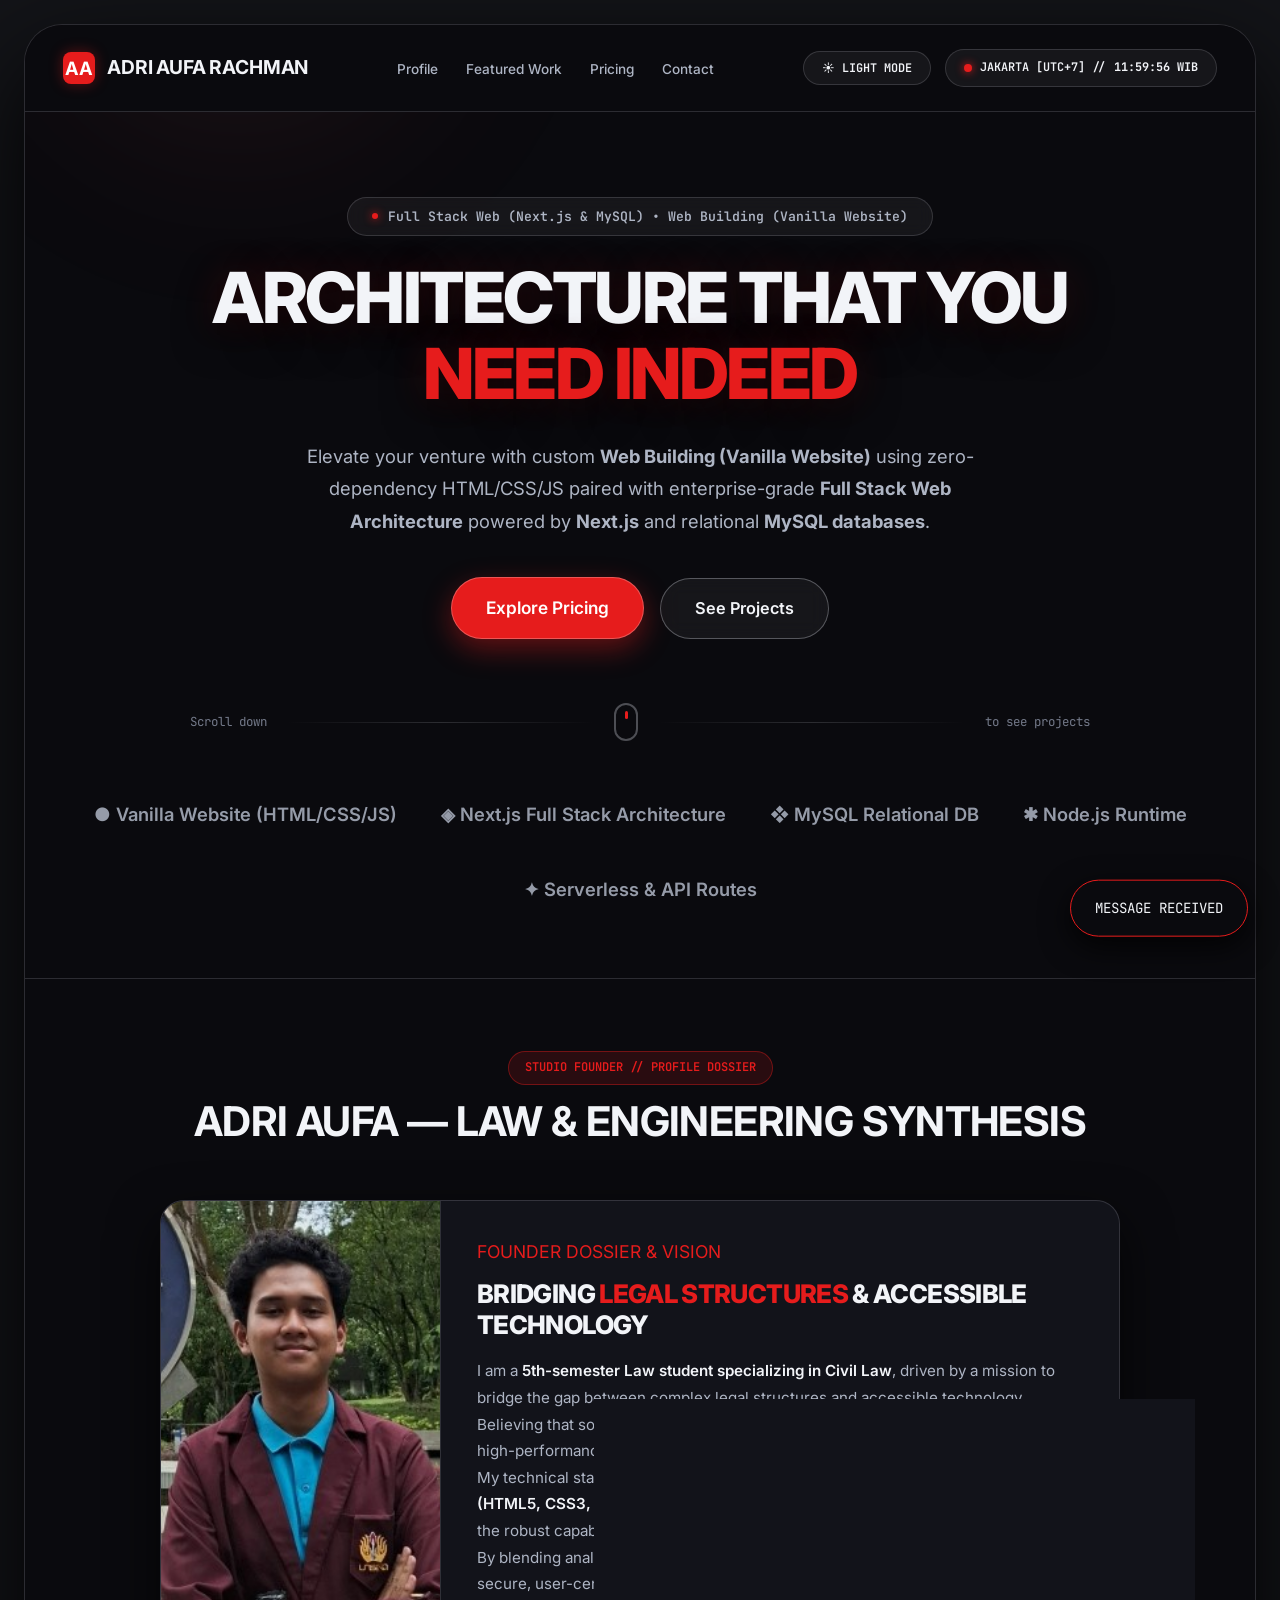
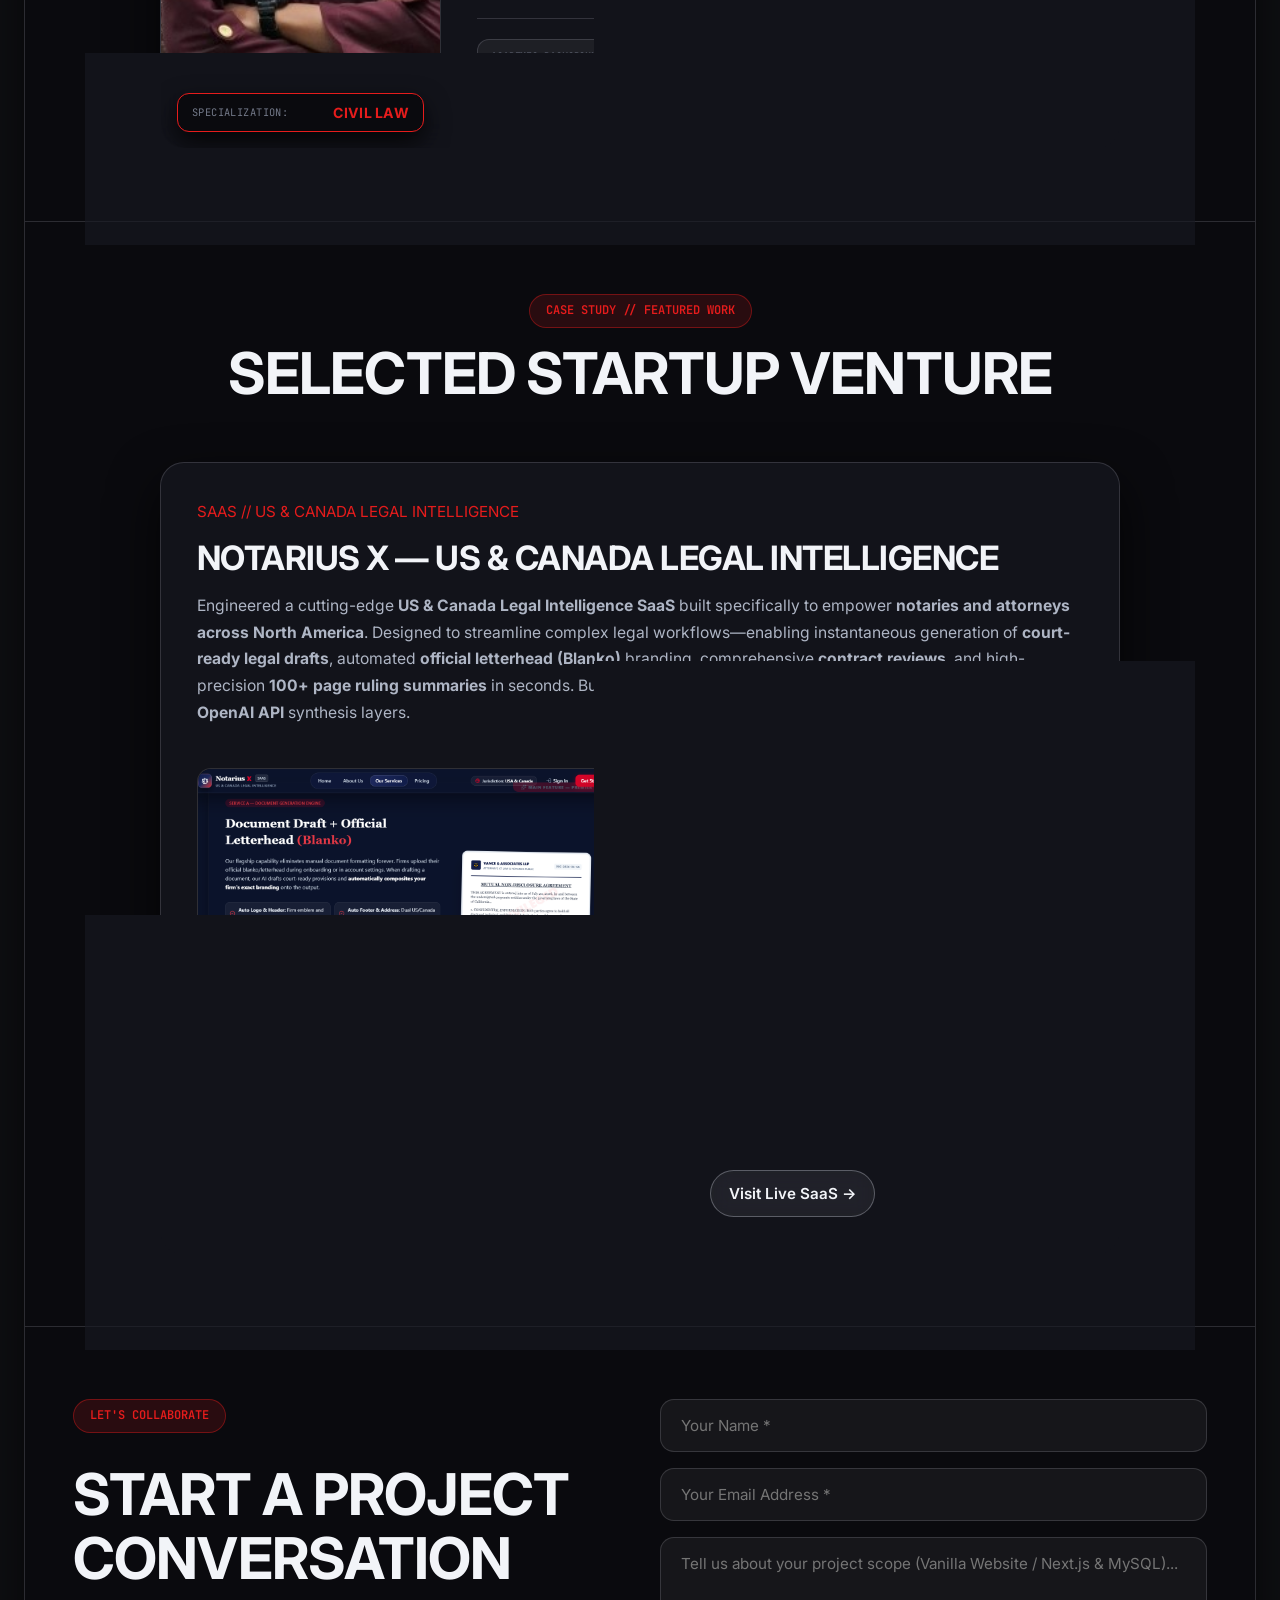
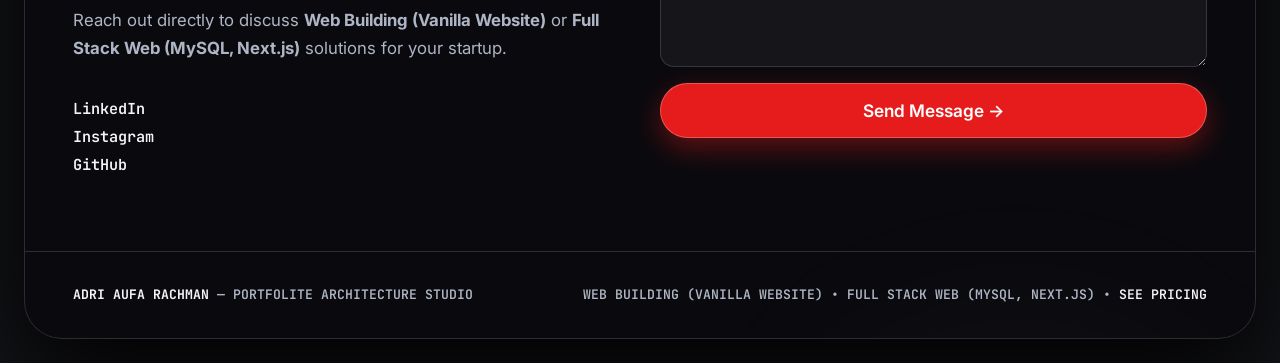
==== commit 8d427c01: "edit portofolio" ====
--- a/index.html
+++ b/index.html
@@ -296,7 +296,19 @@
                 NOTARIUS X — US & CANADA LEGAL INTELLIGENCE
               </h3>
               <p class="feature-body-text">
-                Engineered a cutting-edge <strong>US & Canada Legal Intelligence SaaS</strong> built specifically to empower <strong>notaries and attorneys across North America</strong>. Designed to streamline complex legal workflows—enabling instantaneous generation of <strong>court-ready legal drafts</strong>, automated <strong>official letterhead (Blanko)</strong> branding, comprehensive <strong>contract reviews</strong>, and high-precision <strong>100+ page ruling summaries</strong> in seconds. Built on modern <strong>Next.js</strong> architecture integrated with upcoming <strong>OpenAI API</strong> synthesis layers.
+                Engineered a cutting-edge
+                <strong>US & Canada Legal Intelligence SaaS</strong> built
+                specifically to empower
+                <strong>notaries and attorneys across North America</strong>.
+                Designed to streamline complex legal workflows—enabling
+                instantaneous generation of
+                <strong>court-ready legal drafts</strong>, automated
+                <strong>official letterhead (Blanko)</strong> branding,
+                comprehensive <strong>contract reviews</strong>, and
+                high-precision <strong>100+ page ruling summaries</strong> in
+                seconds. Built on modern <strong>Next.js</strong> architecture
+                integrated with upcoming <strong>OpenAI API</strong> synthesis
+                layers.
               </p>
             </div>
 
@@ -305,8 +317,8 @@
               <!-- KODE FOTO 1: Masukkan path/nama foto pertama pada src di bawah ini -->
               <div class="photo-slot-glass">
                 <img
-                  id="gordonPhoto1"
-                  src="gordon-casebook-project (1).png"
+                  id="notariusXPhoto1"
+                  src="notarius-x-project (1).png"
                   alt="Notarius X - Screenshot 1"
                   class="clickable-photo"
                   style="cursor: zoom-in"
@@ -316,8 +328,8 @@
               <!-- KODE FOTO 2: Masukkan path/nama foto kedua pada src di bawah ini -->
               <div class="photo-slot-glass">
                 <img
-                  id="gordonPhoto2"
-                  src="gordon-casebook-project (2).png"
+                  id="notariusXPhoto2"
+                  src="notarius-x-project (2).png"
                   alt="Notarius X - Screenshot 2"
                   class="clickable-photo"
                   style="cursor: zoom-in"
@@ -363,9 +375,7 @@
                 "
               >
                 STATUS:
-                <strong style="color: var(--accent-red)"
-                  >ON PROGRESS</strong
-                >
+                <strong style="color: var(--accent-red)">ON PROGRESS</strong>
               </span>
               <div style="display: flex; gap: 12px; align-items: center">
                 <a
@@ -594,8 +604,23 @@
               margin-bottom: 24px;
             "
           >
-            <strong>Notarius X</strong> is a state-of-the-art legal intelligence platform specifically engineered to empower <strong>notaries public and practicing attorneys in the United States and Canada</strong>. Designed to eliminate manual document formatting and streamline rigorous legal reviews, Notarius X enables instantaneous drafting of court-ready instruments, automated integration of official letterhead (Blanko) branding, deep contract auditing, and structured summaries of 100+ page rulings in seconds across North American jurisdictions.<br /><br />
-            Currently developed on modern, high-speed <strong>Next.js architecture</strong> with scheduled integration of deep <strong>OpenAI API synthesis layers</strong>. Deployed live on Vercel (<code>https://notarius-x.vercel.app/</code>) with current status: <strong style="color: var(--accent-red)">On Progress</strong>.
+            <strong>Notarius X</strong> is a state-of-the-art legal intelligence
+            platform specifically engineered to empower
+            <strong
+              >notaries public and practicing attorneys in the United States and
+              Canada</strong
+            >. Designed to eliminate manual document formatting and streamline
+            rigorous legal reviews, Notarius X enables instantaneous drafting of
+            court-ready instruments, automated integration of official
+            letterhead (Blanko) branding, deep contract auditing, and structured
+            summaries of 100+ page rulings in seconds across North American
+            jurisdictions.<br /><br />
+            Currently developed on modern, high-speed
+            <strong>Next.js architecture</strong> with scheduled integration of
+            deep <strong>OpenAI API synthesis layers</strong>. Deployed live on
+            Vercel (<code>https://notarius-x.vercel.app/</code>) with current
+            status:
+            <strong style="color: var(--accent-red)">On Progress</strong>.
           </p>
 
           <div
--- a/css/style.css
+++ b/css/style.css
@@ -11,6 +11,8 @@
   /* Dark Noir Glassmorphic Surfaces (PRIMARY / DEFAULT THEME) */
   --bg-viewport: #131418;
   --bg-frame: #0A0A0E;
+  --bg-frame-scrolled: rgba(14, 16, 21, 0.94);
+  --bg-drawer: rgba(14, 16, 21, 0.98);
   --bg-card: rgba(24, 26, 34, 0.65);
   --bg-pill: rgba(255, 255, 255, 0.05);
   --bg-pill-hover: rgba(255, 255, 255, 0.12);
@@ -33,6 +35,8 @@
   /* Glassmorphic Shadows */
   --frame-shadow: 0 40px 100px rgba(0, 0, 0, 0.95);
   --card-shadow: 0 20px 50px rgba(0, 0, 0, 0.7);
+  --navbar-scrolled-shadow: 0 4px 24px rgba(0, 0, 0, 0.28);
+  --drawer-shadow: 0 16px 36px rgba(0, 0, 0, 0.45);
   
   /* Modern Clean Inter Typography */
   --font-grunge-main: 'Inter', -apple-system, BlinkMacSystemFont, 'Segoe UI', Roboto, sans-serif;
@@ -54,6 +58,8 @@
 html[data-theme="light"] {
   --bg-viewport: #EAEEF5;
   --bg-frame: #FFFFFF;
+  --bg-frame-scrolled: rgba(255, 255, 255, 0.92);
+  --bg-drawer: rgba(255, 255, 255, 0.96);
   --bg-card: rgba(245, 247, 252, 0.82);
   --bg-pill: rgba(0, 0, 0, 0.05);
   --bg-pill-hover: rgba(0, 0, 0, 0.1);
@@ -68,6 +74,8 @@
   
   --frame-shadow: 0 24px 70px rgba(18, 24, 38, 0.16);
   --card-shadow: 0 12px 36px rgba(18, 24, 38, 0.09);
+  --navbar-scrolled-shadow: 0 4px 24px rgba(18, 24, 38, 0.12);
+  --drawer-shadow: 0 16px 36px rgba(18, 24, 38, 0.16);
 }
 
 /* ==========================================================================
@@ -226,10 +234,10 @@
 }
 
 .template-navbar.navbar-scrolled {
-  background: var(--bg-frame-scrolled, rgba(14, 16, 21, 0.94));
+  background: var(--bg-frame-scrolled);
   backdrop-filter: blur(16px);
   -webkit-backdrop-filter: blur(16px);
-  box-shadow: 0 4px 24px rgba(0, 0, 0, 0.28);
+  box-shadow: var(--navbar-scrolled-shadow);
 }
 
 .brand-pill {
@@ -371,7 +379,7 @@
   flex-direction: column;
   gap: 20px;
   padding: 0 28px;
-  background: var(--bg-frame-scrolled, rgba(14, 16, 21, 0.98));
+  background: var(--bg-drawer);
   backdrop-filter: blur(16px);
   -webkit-backdrop-filter: blur(16px);
   border-bottom: 1px solid transparent;
@@ -385,14 +393,15 @@
     opacity 0.32s ease,
     transform 0.42s cubic-bezier(0.16, 1, 0.3, 1),
     padding 0.42s ease,
-    border-color 0.3s ease;
+    border-color 0.3s ease,
+    background-color 0.35s ease;
   position: absolute;
   top: 100%;
   left: 0;
   right: 0;
   width: 100%;
   z-index: 990;
-  box-shadow: 0 16px 36px rgba(0, 0, 0, 0.45);
+  box-shadow: var(--drawer-shadow);
 }
 
 .mobile-drawer.open {
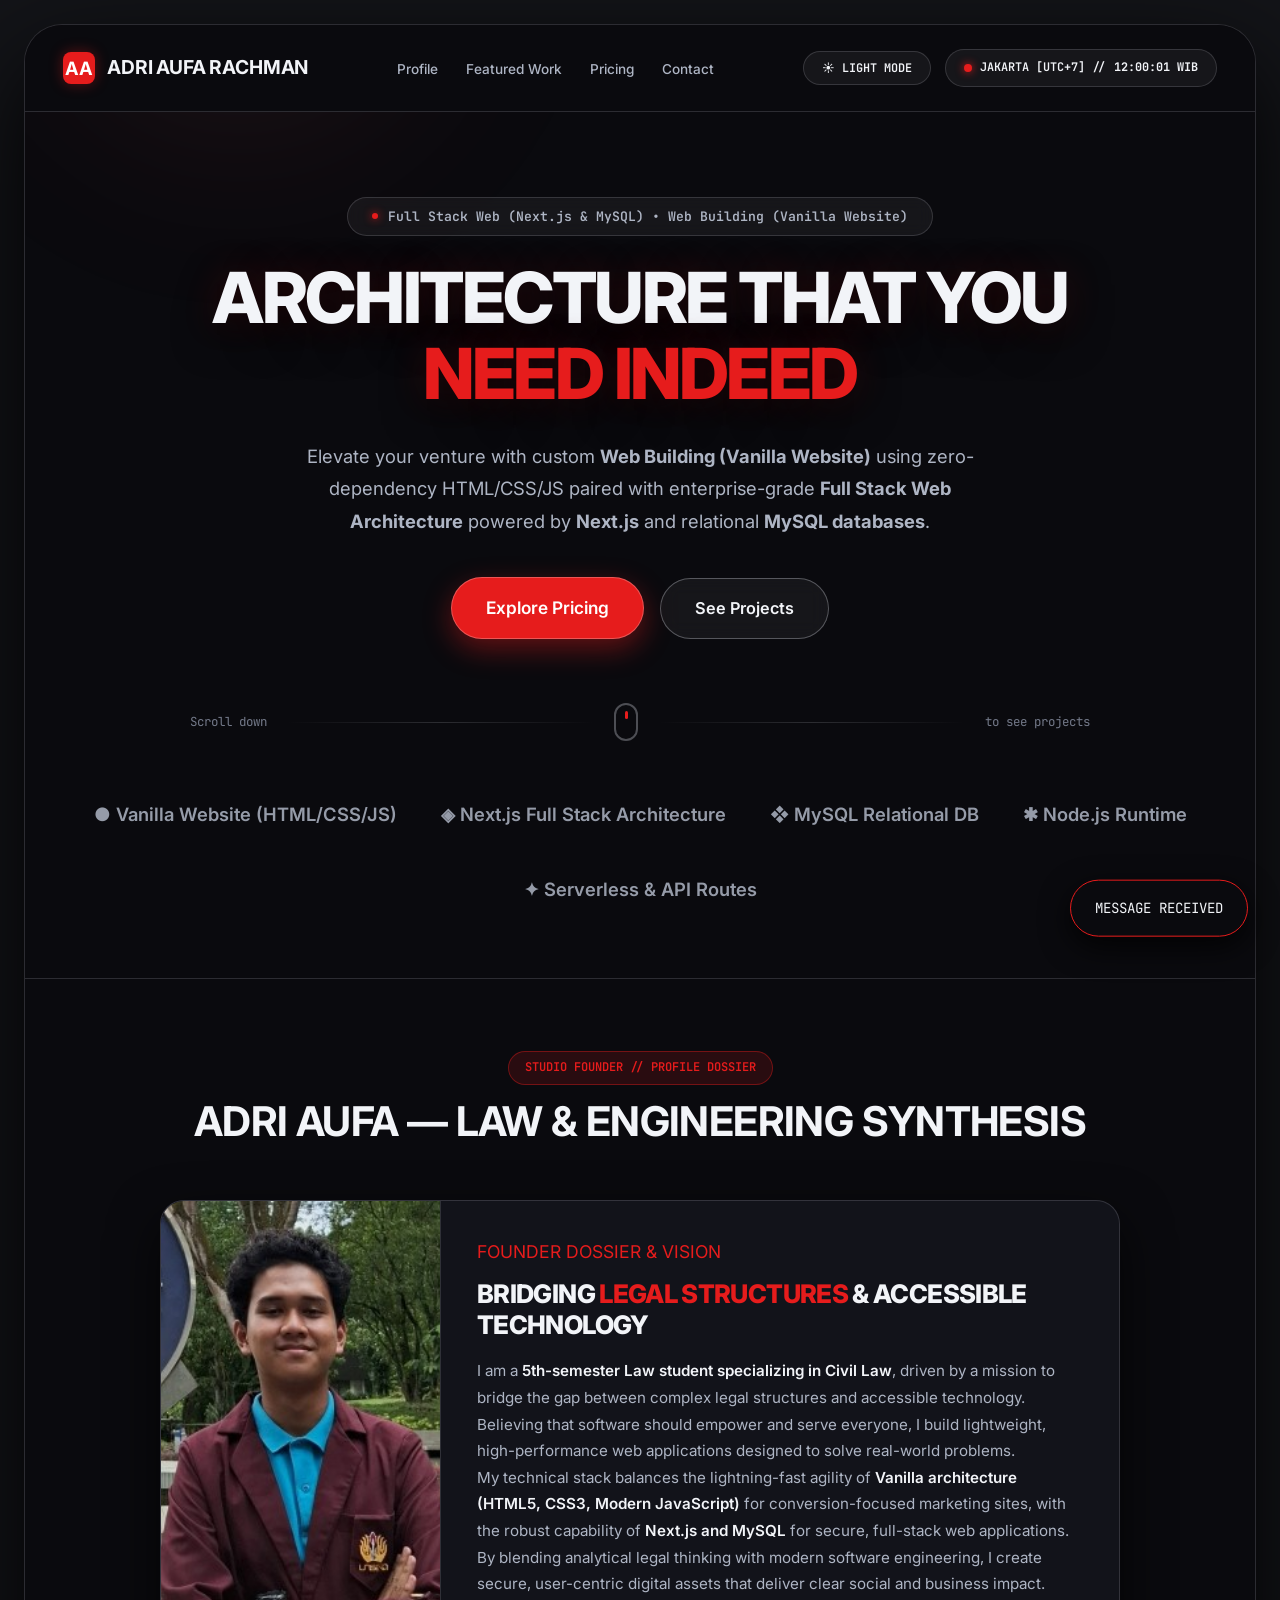
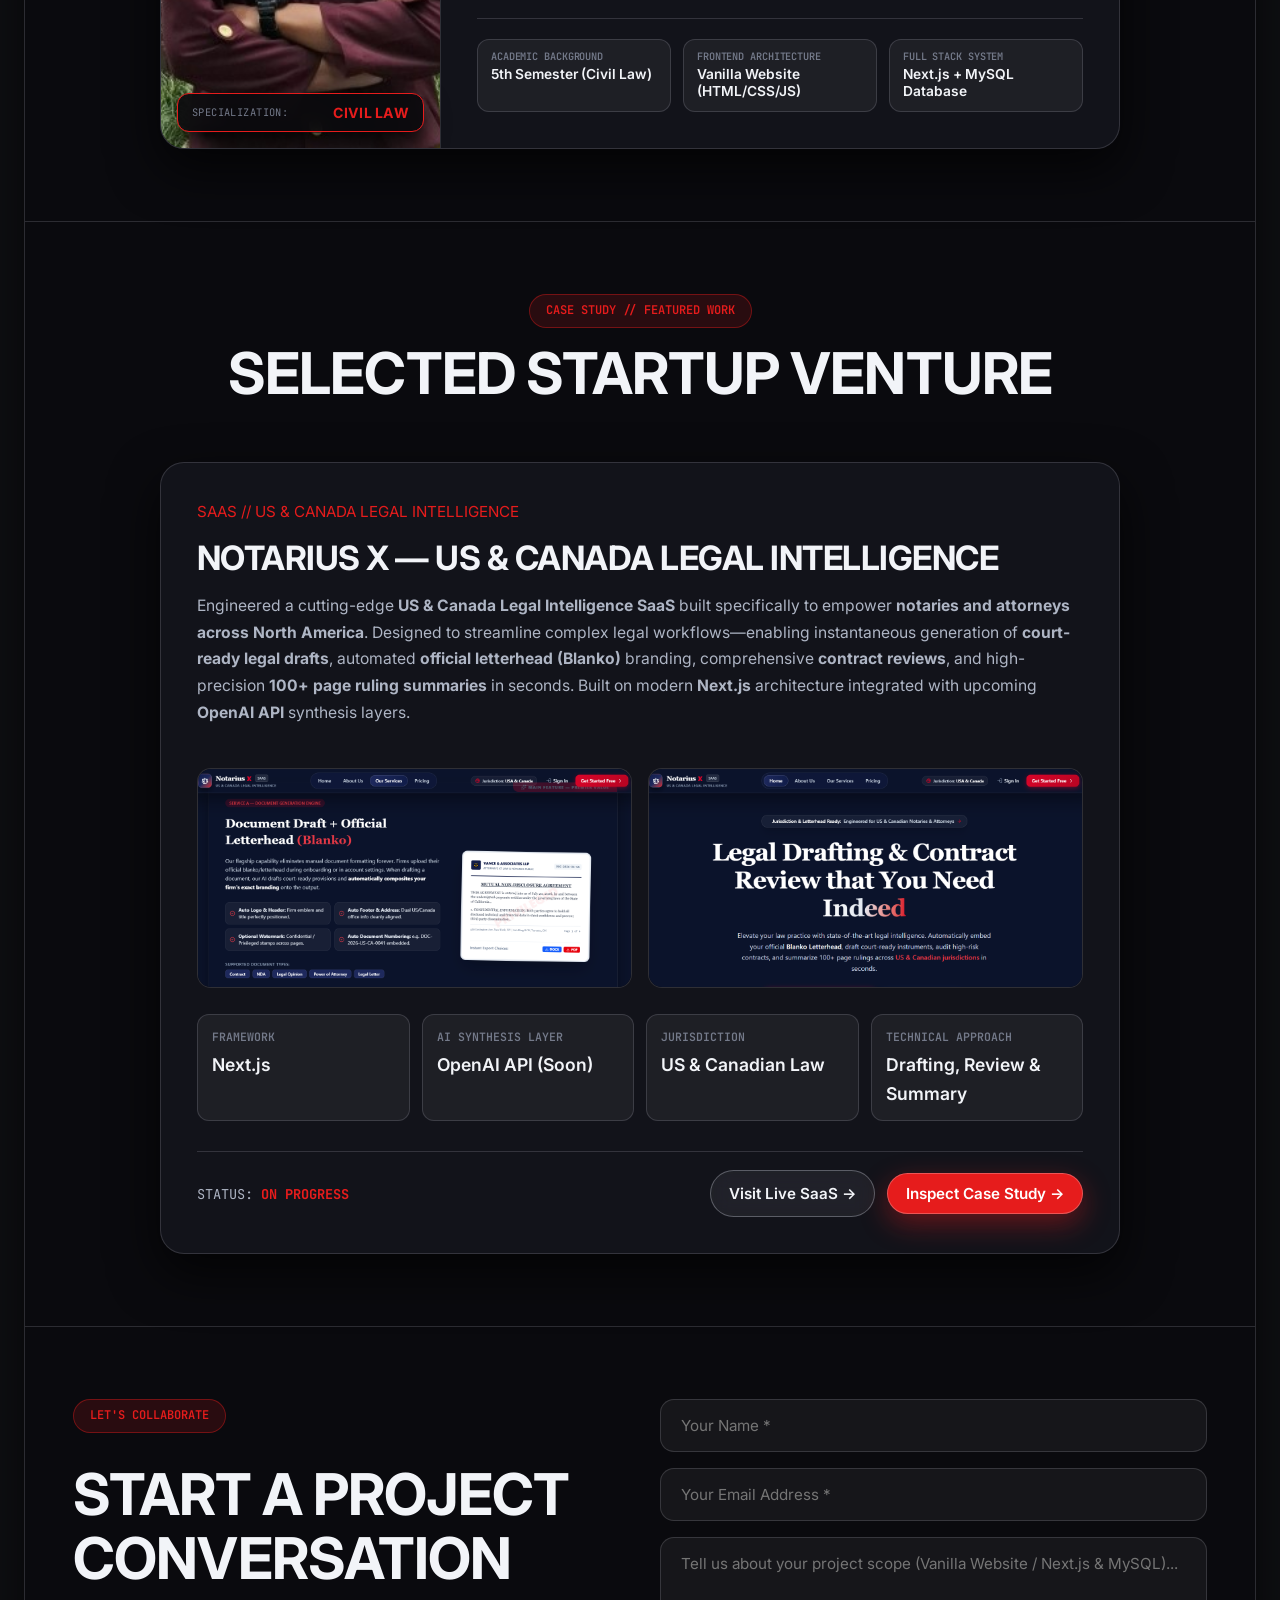
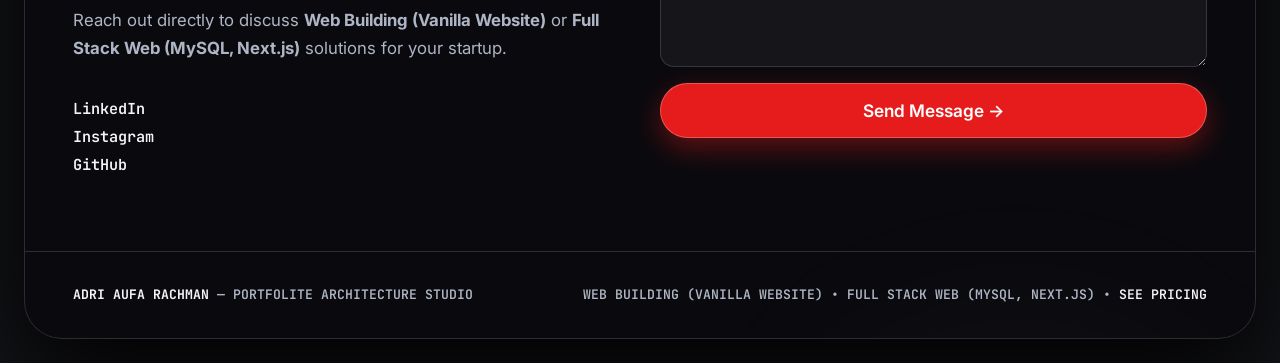
==== commit f8a529f6: "edit portofolio" ====
--- a/index.html
+++ b/index.html
@@ -539,12 +539,12 @@
 
         <div class="modal-body">
           <!-- 2 KODE FOTO MODAL // TEMPAT MASUKKAN 2 FOTO DI DALAM MODAL CASE STUDY -->
-          <div class="gordon-dual-photos" style="margin-bottom: 24px">
+          <div class="notariusX-dual-photos" style="margin-bottom: 24px">
             <!-- KODE FOTO 1 (MODAL): Masukkan path/nama foto pertama pada src di bawah ini -->
             <div class="photo-slot-glass" style="height: 220px">
               <img
-                id="modalGordonPhoto1"
-                src="gordon-casebook-project (1).png"
+                id="notariusXPhoto1"
+                src="notarius-x-project (1).png"
                 alt="Notarius X Case Study - Screenshot 1"
                 class="clickable-photo"
                 style="cursor: zoom-in"
@@ -554,8 +554,8 @@
             <!-- KODE FOTO 2 (MODAL): Masukkan path/nama foto kedua pada src di bawah ini -->
             <div class="photo-slot-glass" style="height: 220px">
               <img
-                id="modalGordonPhoto2"
-                src="gordon-casebook-project (2).png"
+                id="notariusXPhoto2"
+                src="notarius-x-project (2).png"
                 alt="Notarius X Case Study - Screenshot 2"
                 class="clickable-photo"
                 style="cursor: zoom-in"
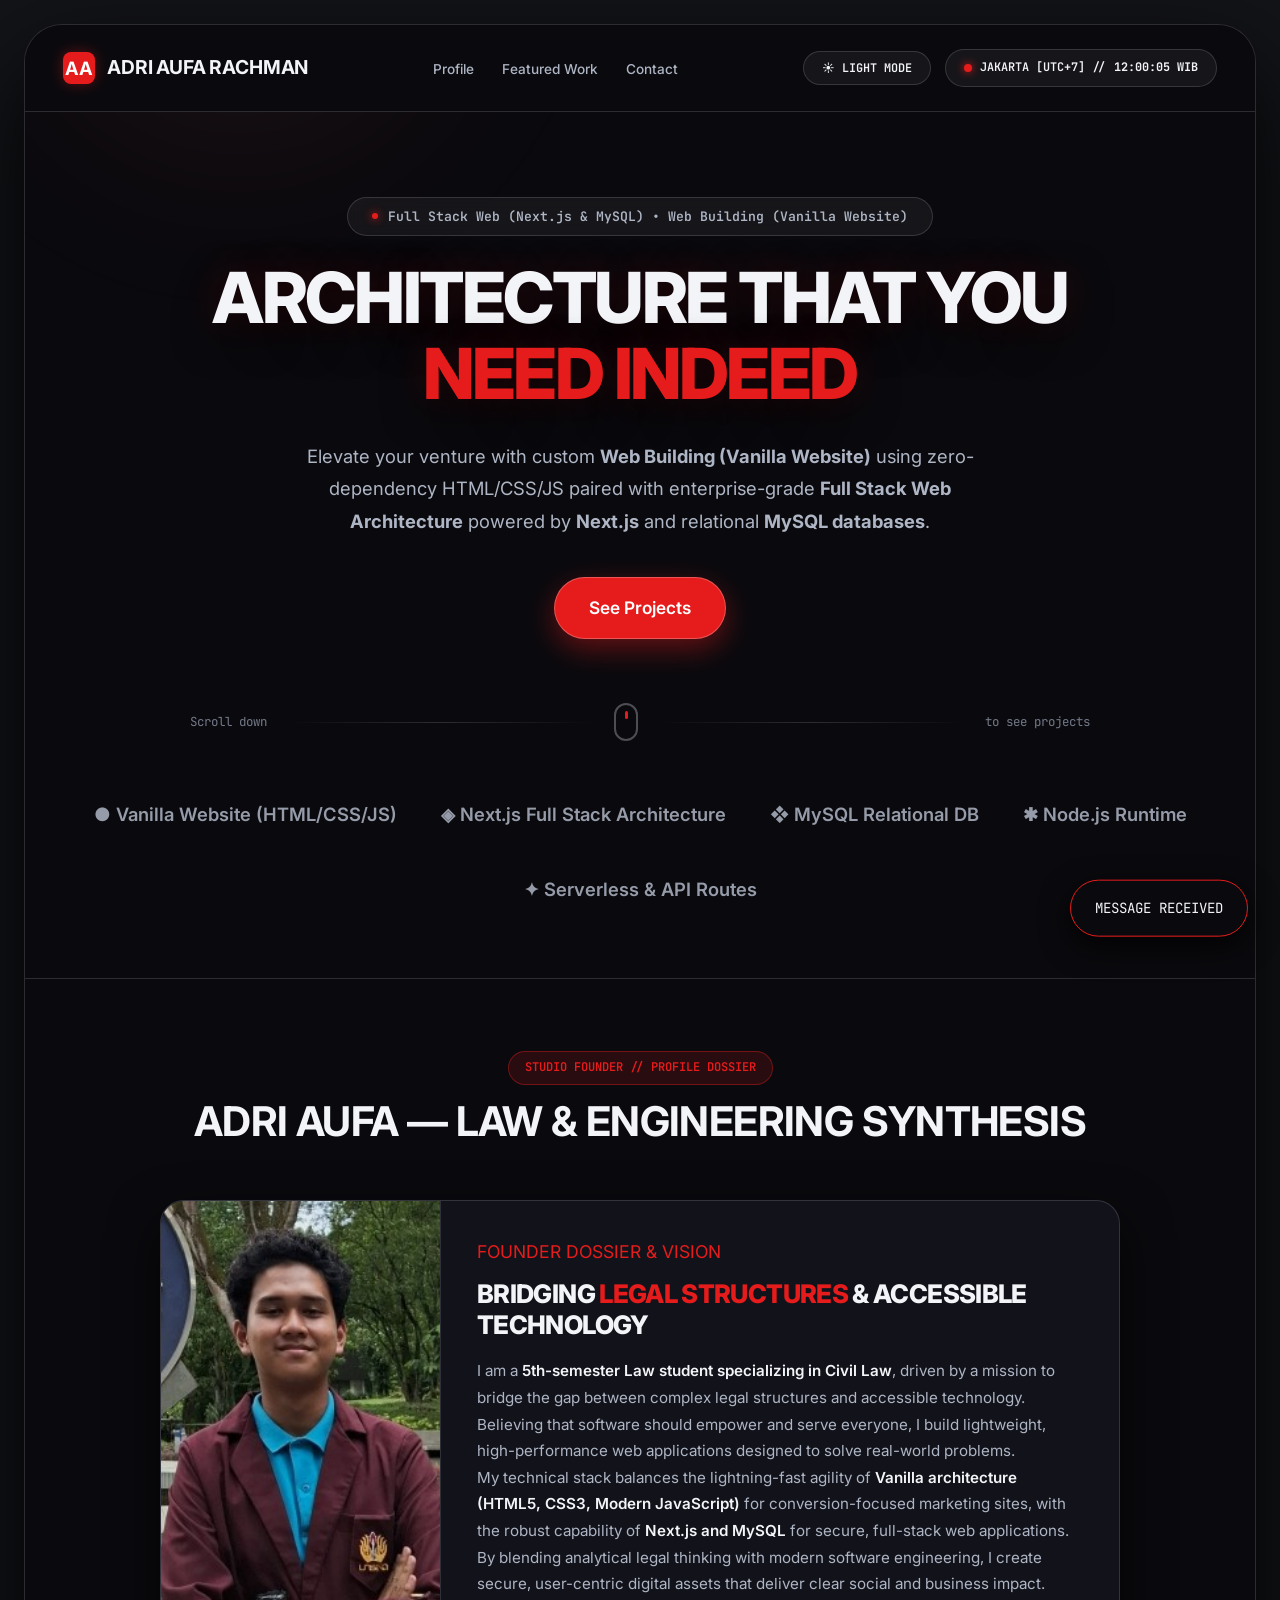
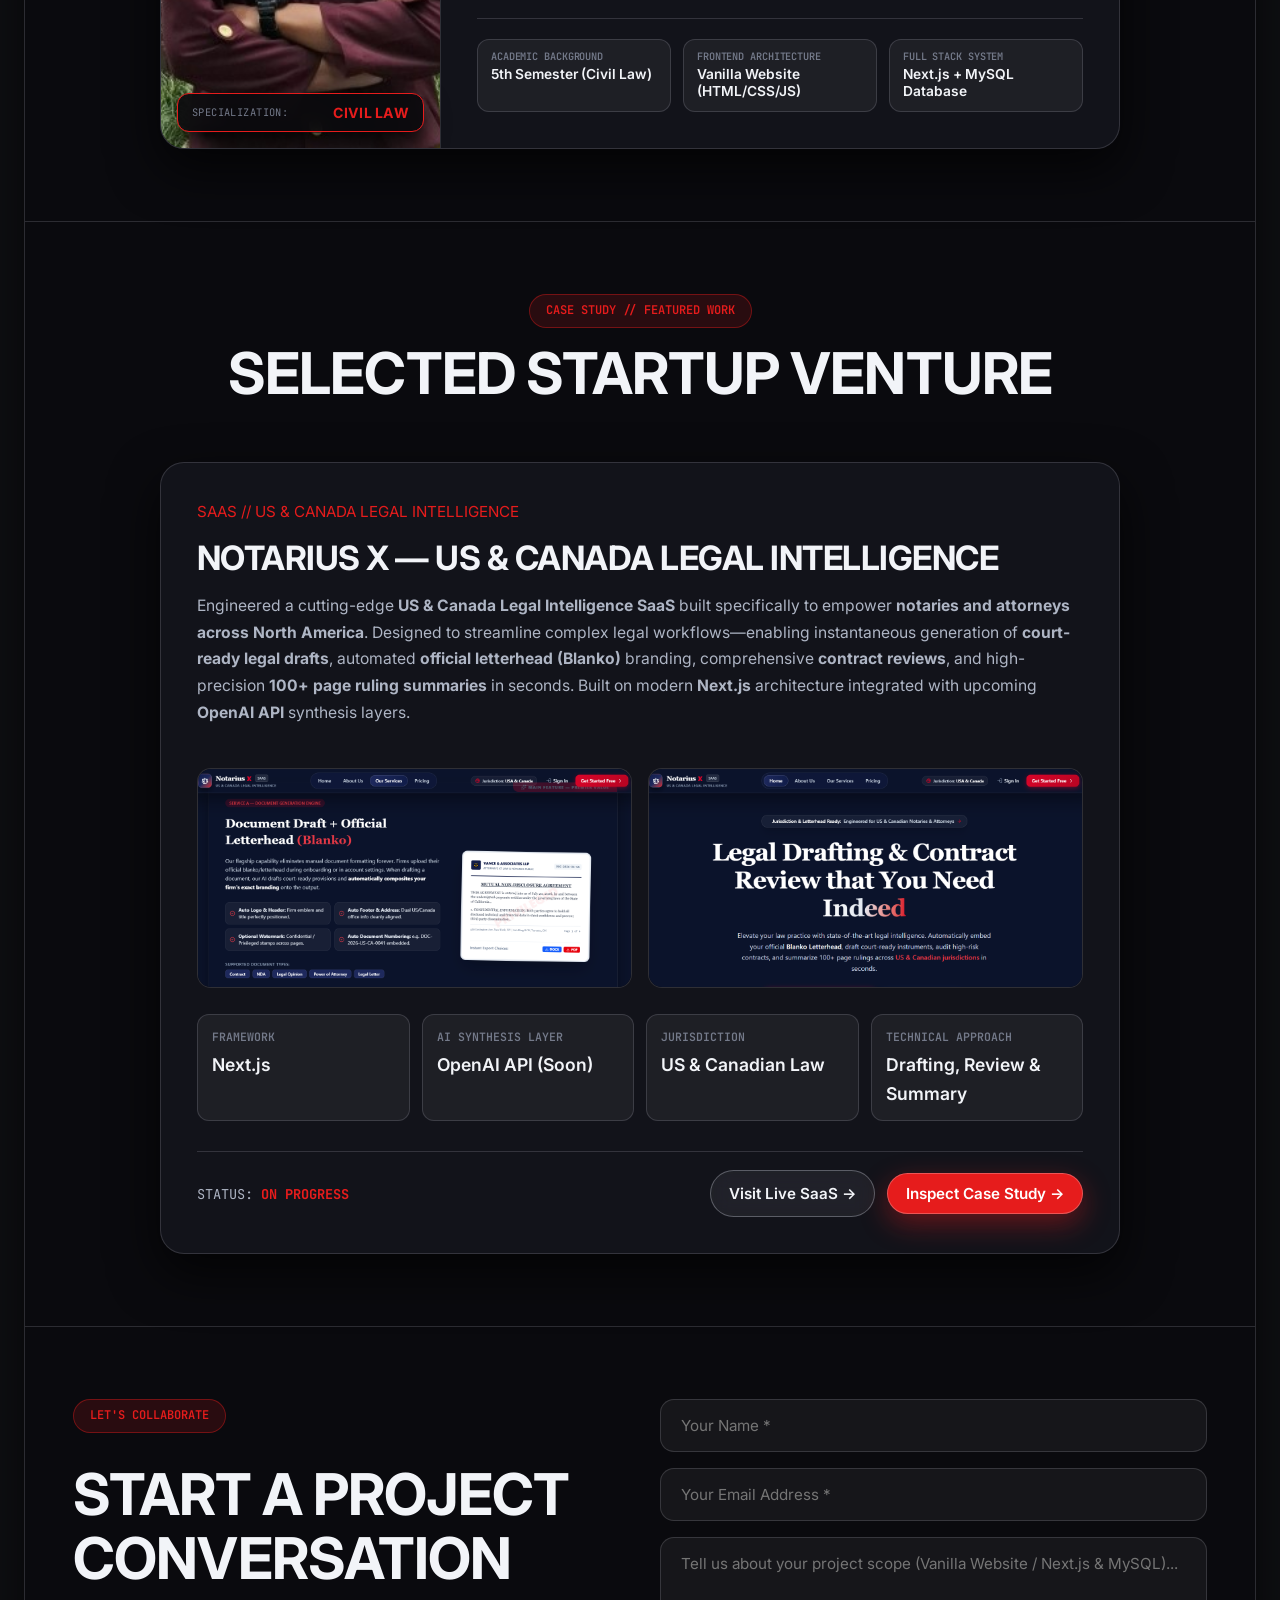
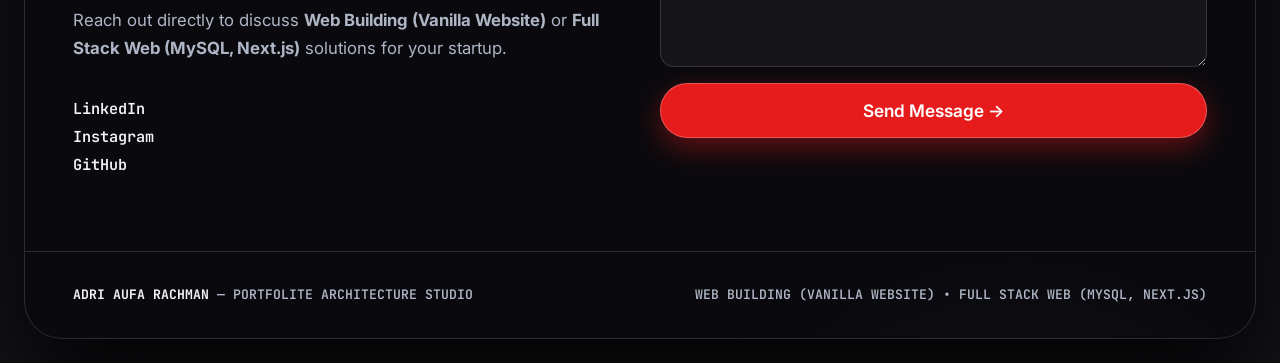
==== commit aec07583: "edit portofolio" ====
--- a/index.html
+++ b/index.html
@@ -46,7 +46,6 @@
           <ul class="nav-links-center">
             <li><a href="#profile">Profile</a></li>
             <li><a href="#featured">Featured Work</a></li>
-            <li><a href="pricing.html">Pricing</a></li>
             <li><a href="#contact">Contact</a></li>
           </ul>
 
@@ -85,7 +84,6 @@
             <ul class="mobile-nav-list">
               <li><a href="#profile">Profile</a></li>
               <li><a href="#featured">Featured Work</a></li>
-              <li><a href="pricing.html">Pricing</a></li>
               <li><a href="#contact">Contact</a></li>
             </ul>
 
@@ -135,8 +133,7 @@
           </p>
 
           <div class="hero-pill-actions">
-            <a href="pricing.html" class="btn-pill-red">Explore Pricing</a>
-            <a href="#featured" class="btn-pill-glass">See Projects</a>
+            <a href="#featured" class="btn-pill-red">See Projects</a>
           </div>
 
           <!-- Wave Scroll Line -->
@@ -502,8 +499,7 @@
             — PORTFOLITE ARCHITECTURE STUDIO
           </div>
           <div>
-            WEB BUILDING (VANILLA WEBSITE) • FULL STACK WEB (MYSQL, NEXT.JS) •
-            <a href="pricing.html" class="footer-pricing-link">SEE PRICING</a>
+            WEB BUILDING (VANILLA WEBSITE) • FULL STACK WEB (MYSQL, NEXT.JS)
           </div>
         </footer>
       </div>
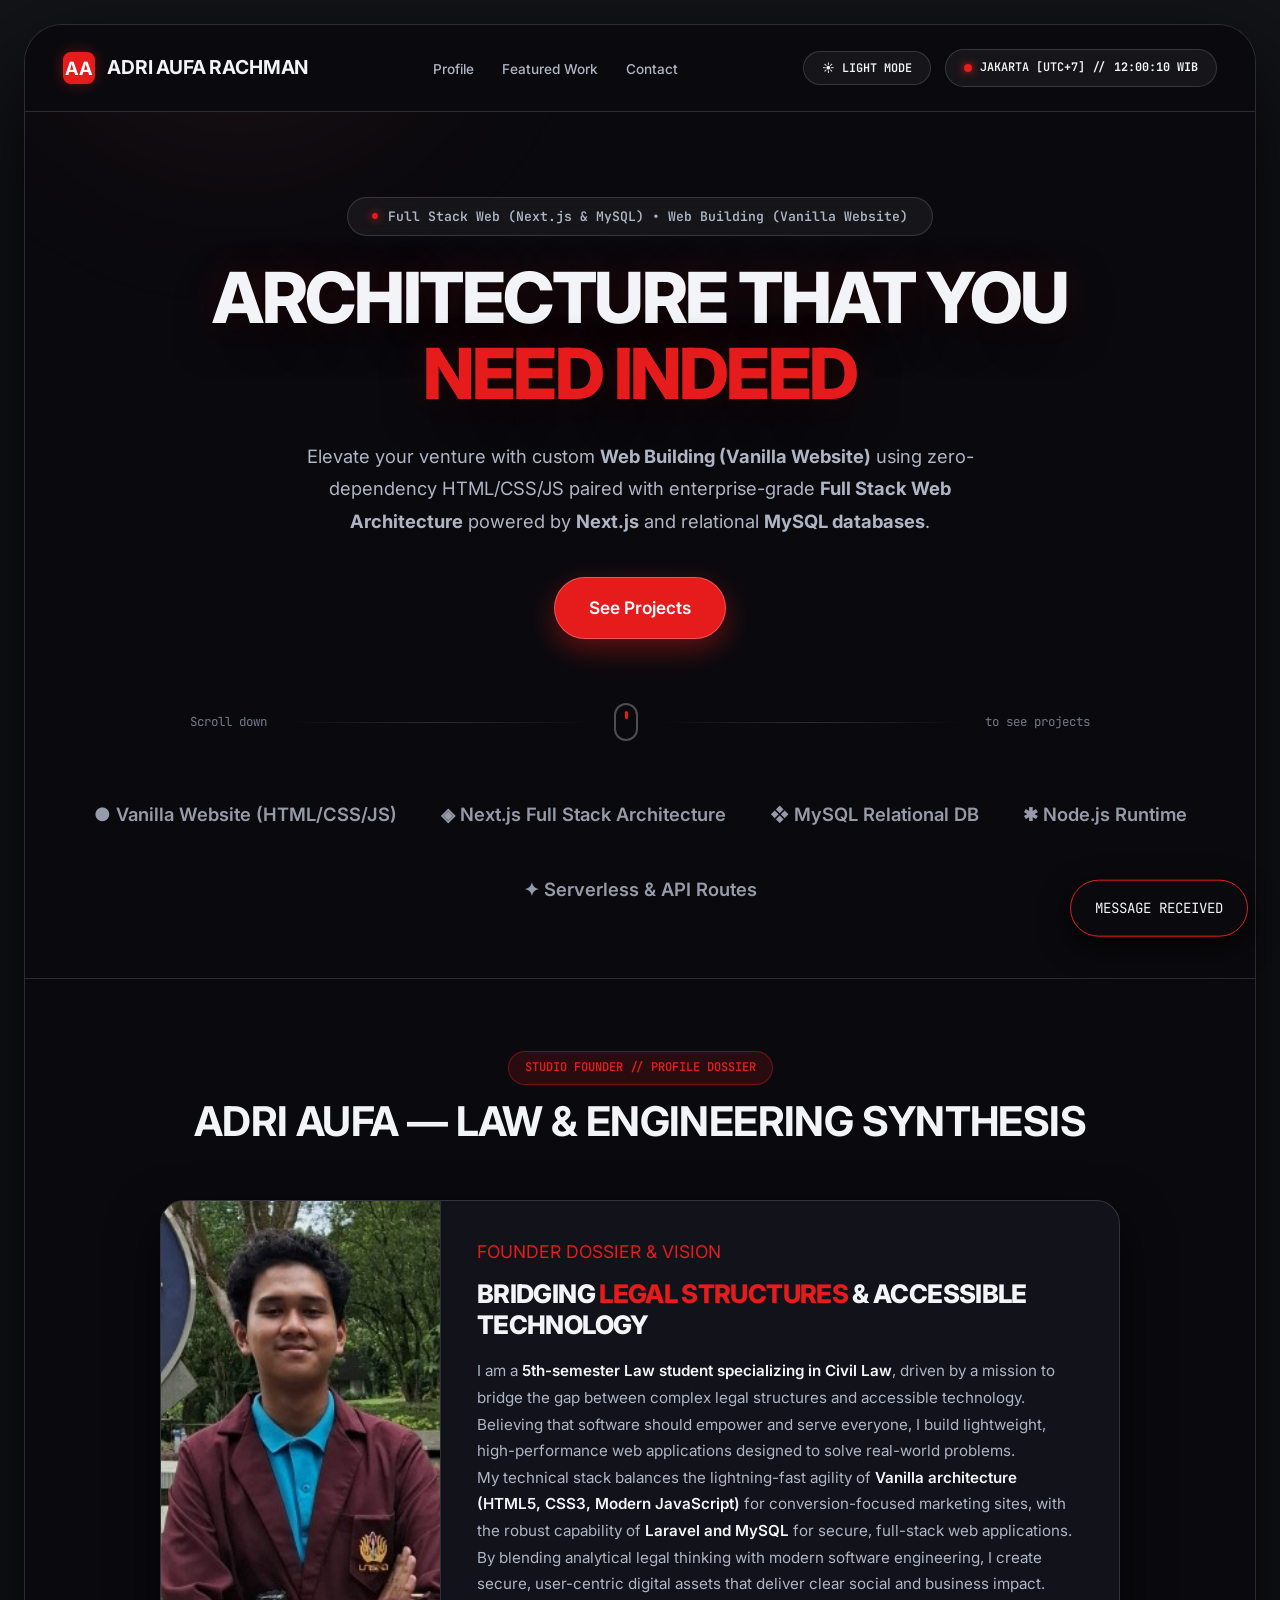
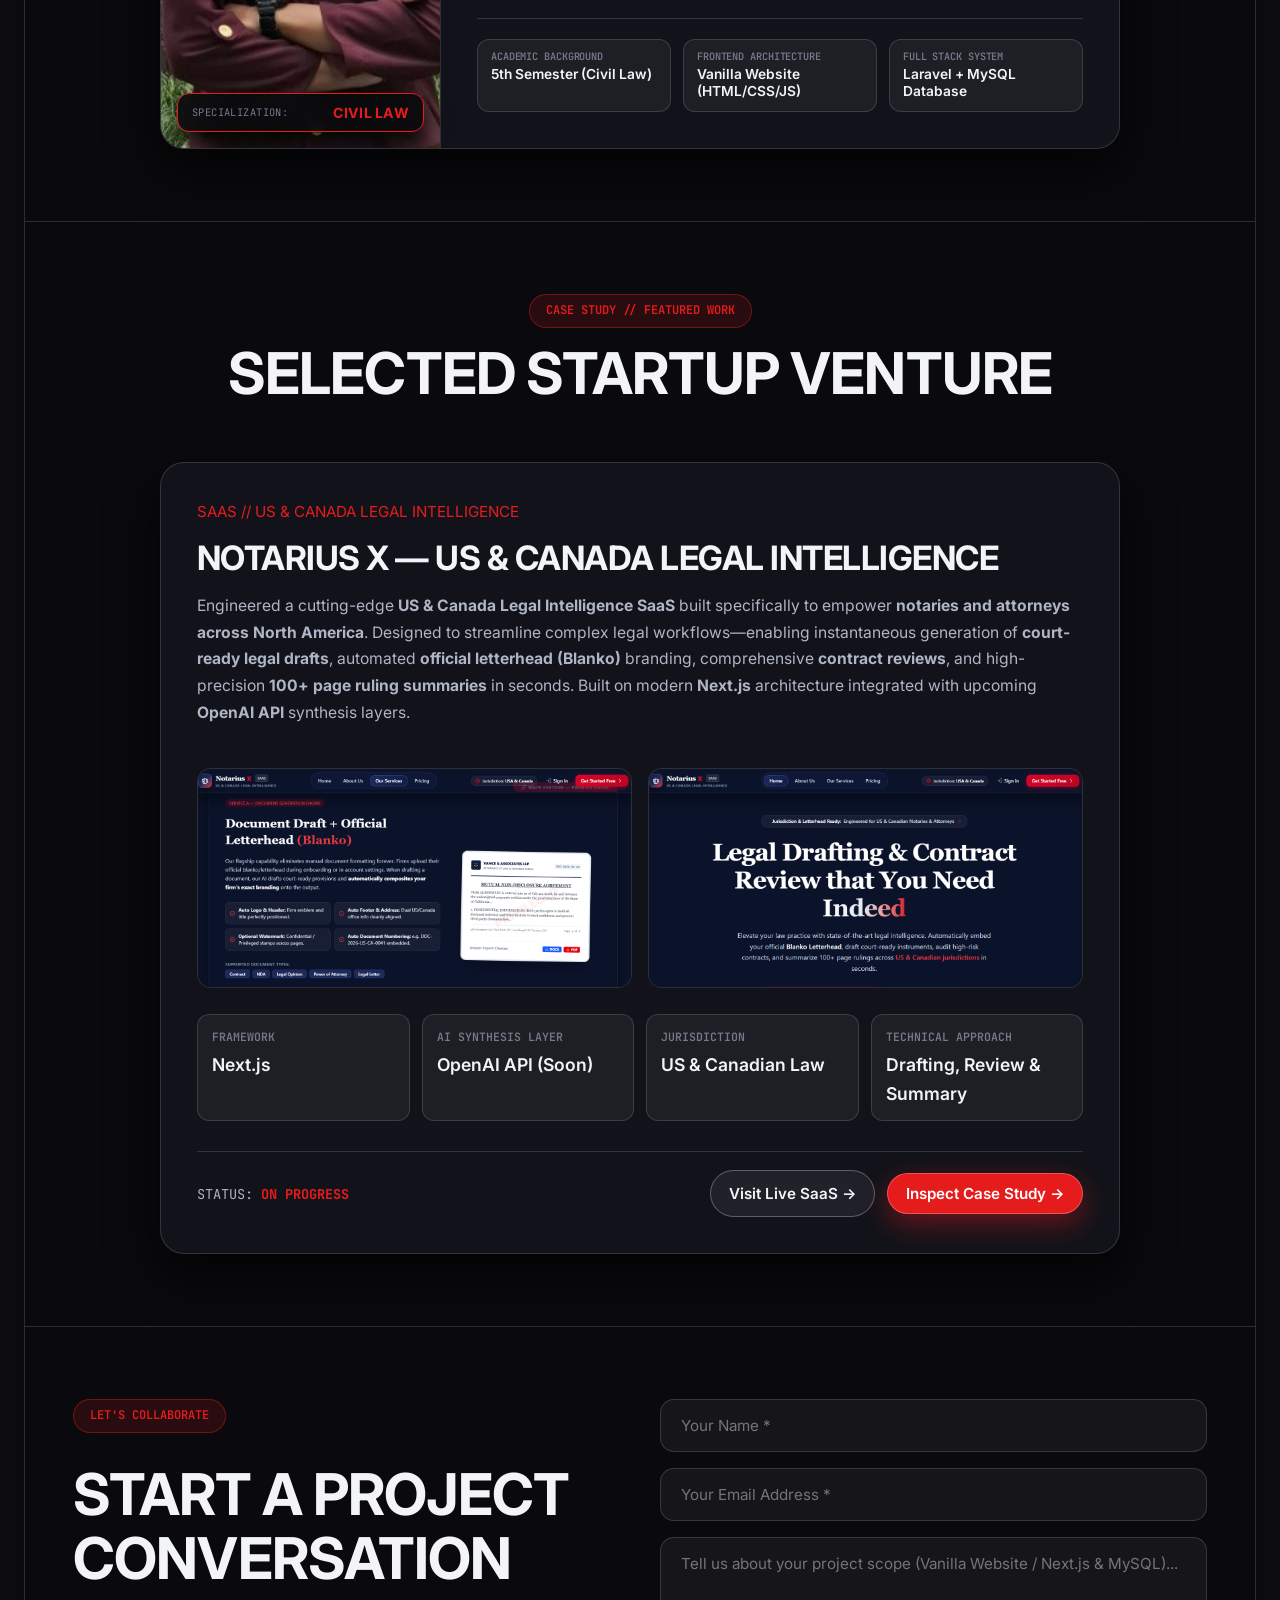
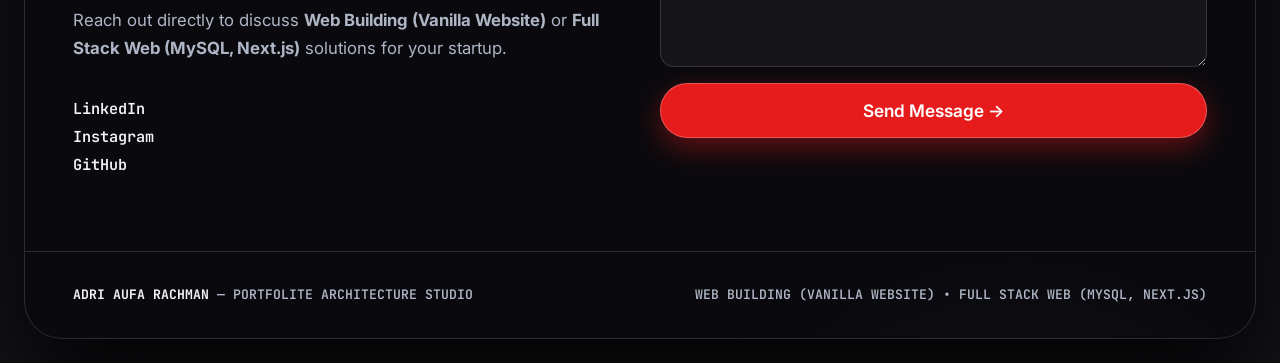
==== commit 051d1fb2: "edit portofolio" ====
--- a/index.html
+++ b/index.html
@@ -243,7 +243,7 @@
                     JavaScript)</strong
                   >
                   for conversion-focused marketing sites, with the robust
-                  capability of <strong>Next.js and MySQL</strong> for secure,
+                  capability of <strong>Laravel and MySQL</strong> for secure,
                   full-stack web applications. By blending analytical legal
                   thinking with modern software engineering, I create secure,
                   user-centric digital assets that deliver clear social and
@@ -262,7 +262,7 @@
                 </div>
                 <div class="spec-glass-item">
                   <div class="lbl">FULL STACK SYSTEM</div>
-                  <div class="val">Next.js + MySQL Database</div>
+                  <div class="val">Laravel + MySQL Database</div>
                 </div>
               </div>
             </div>
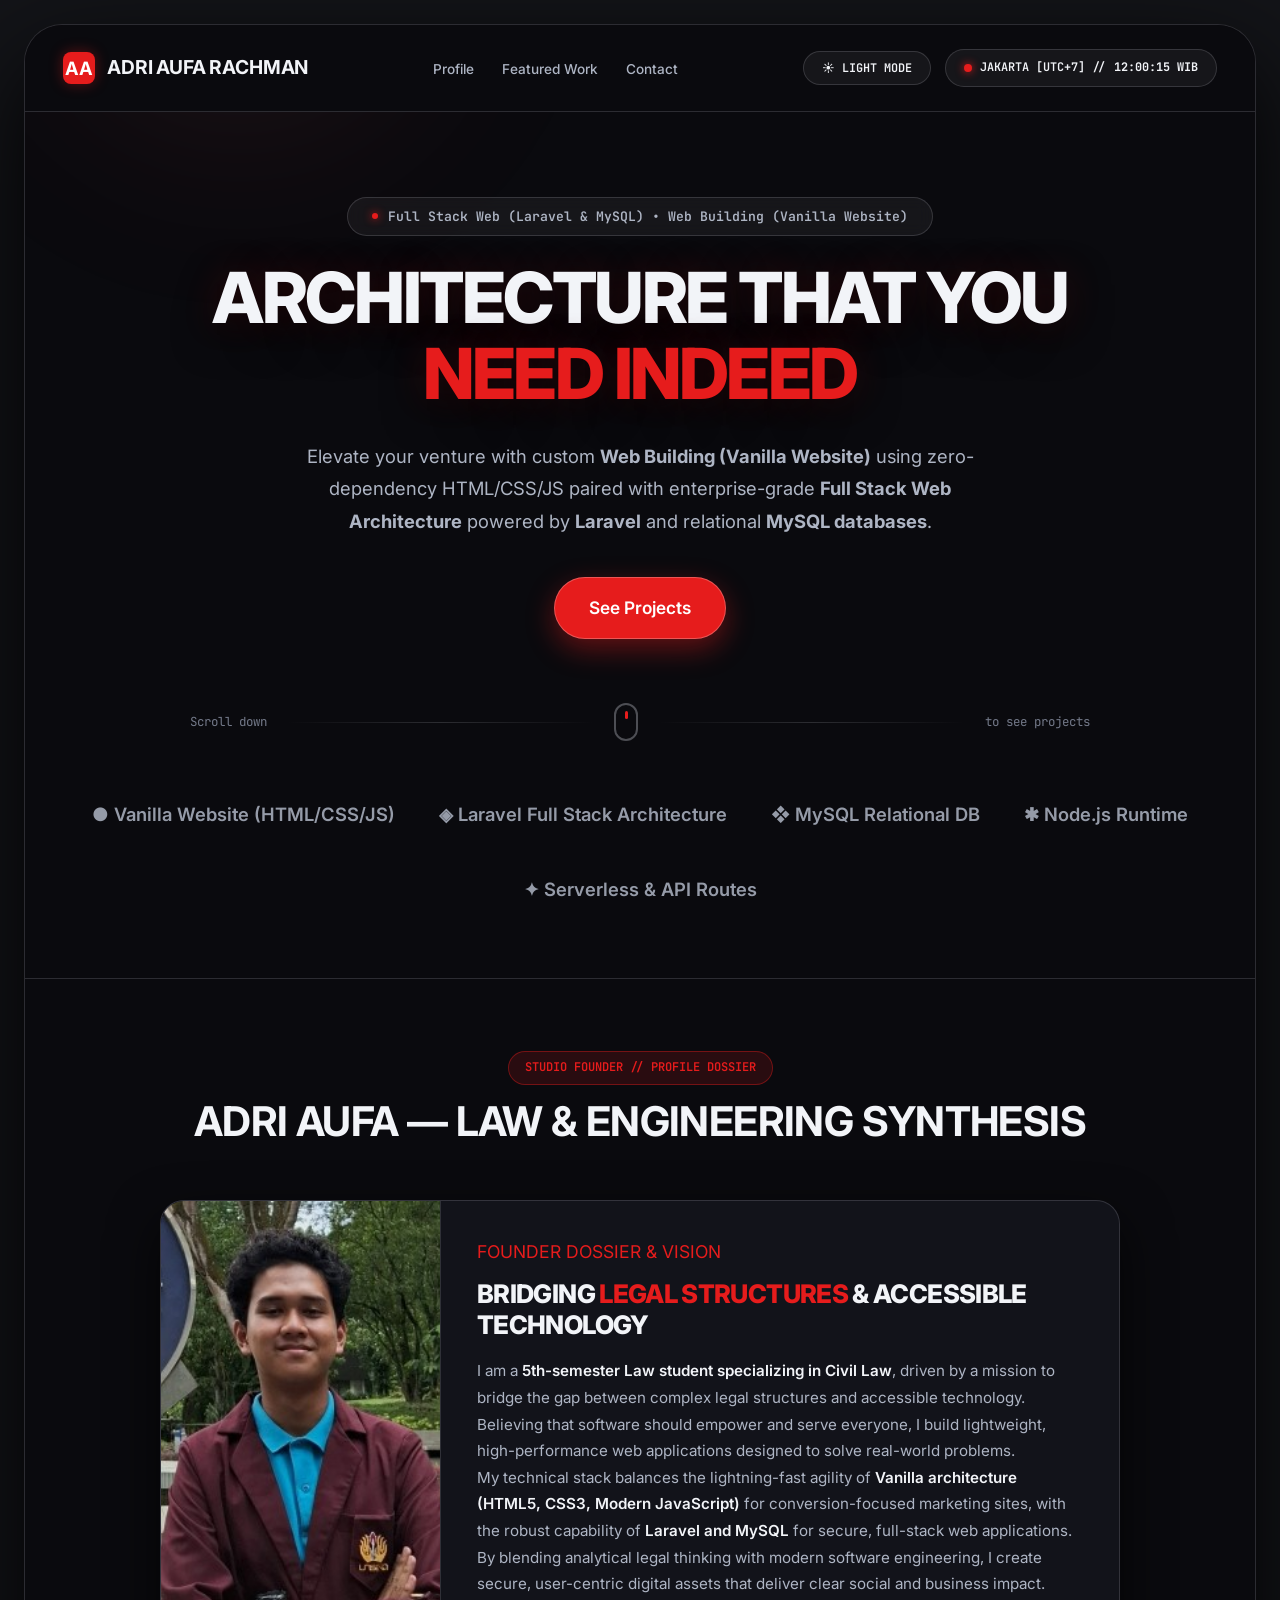
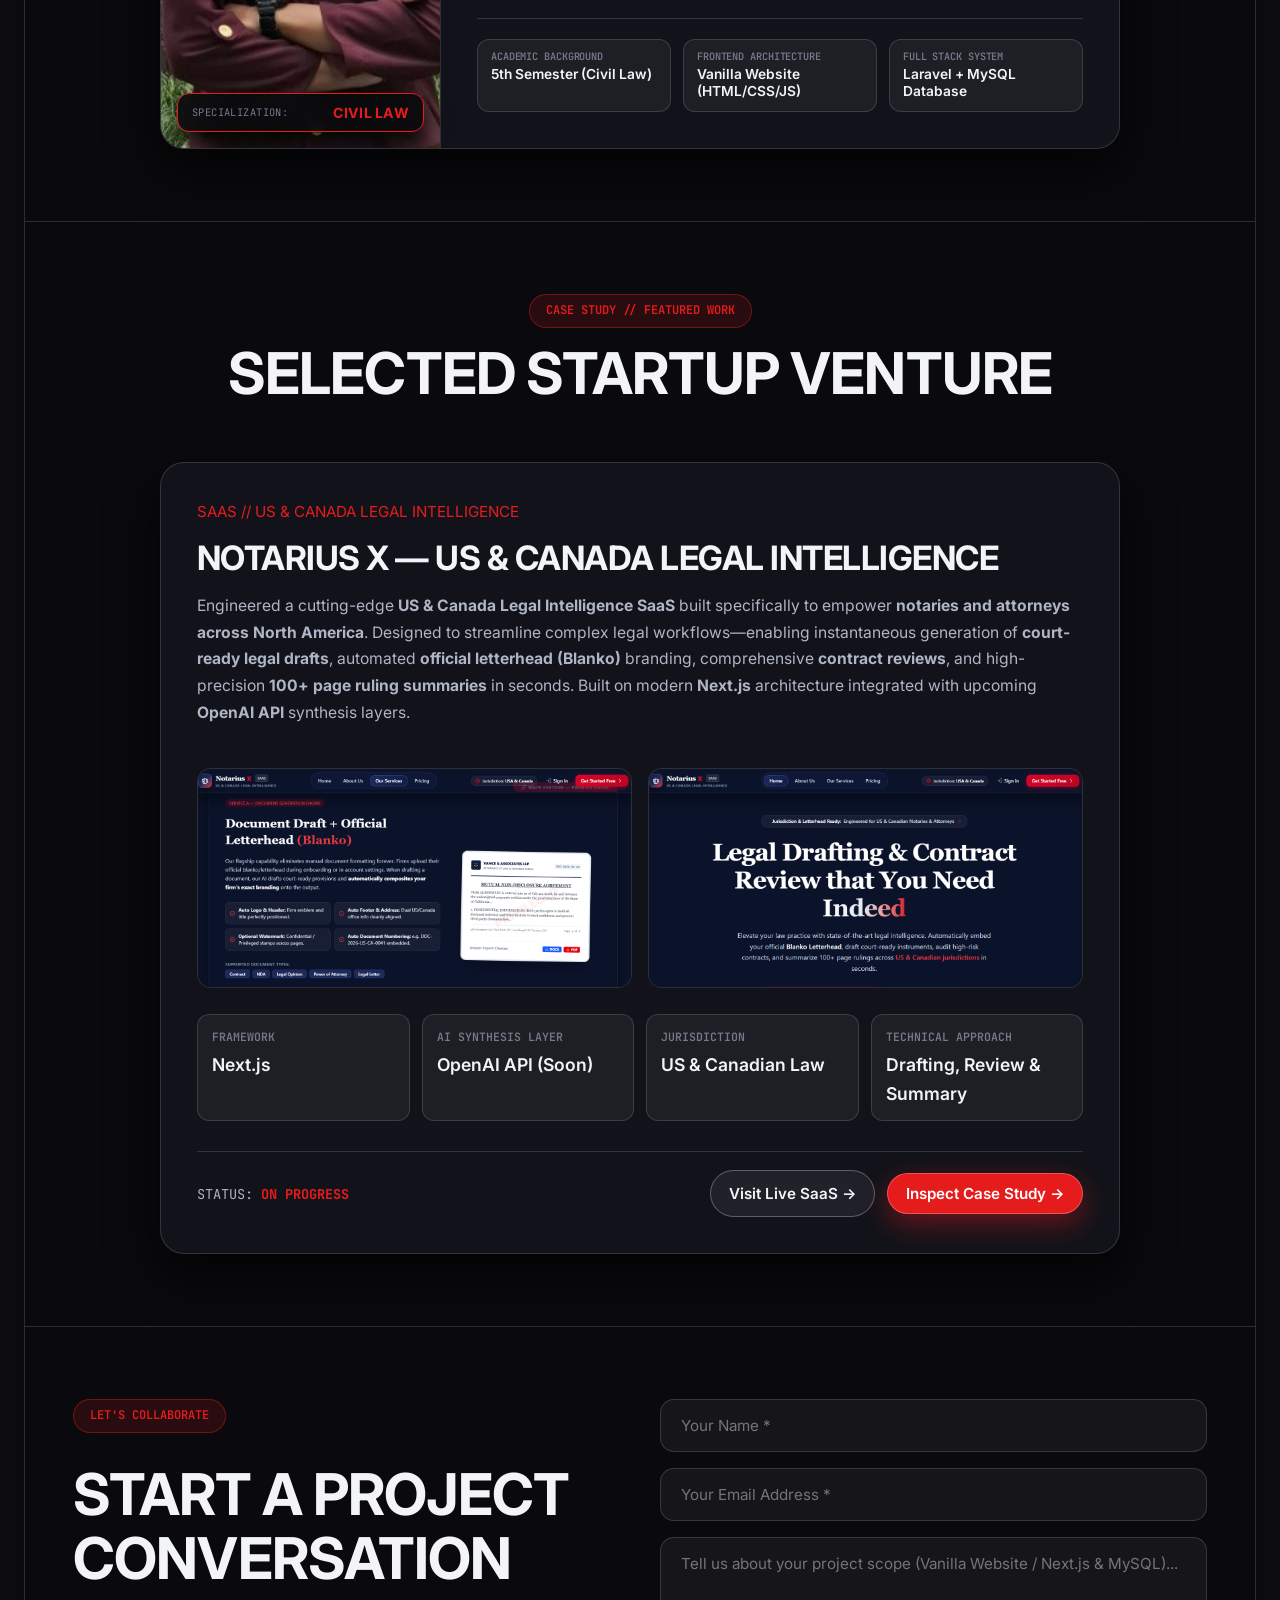
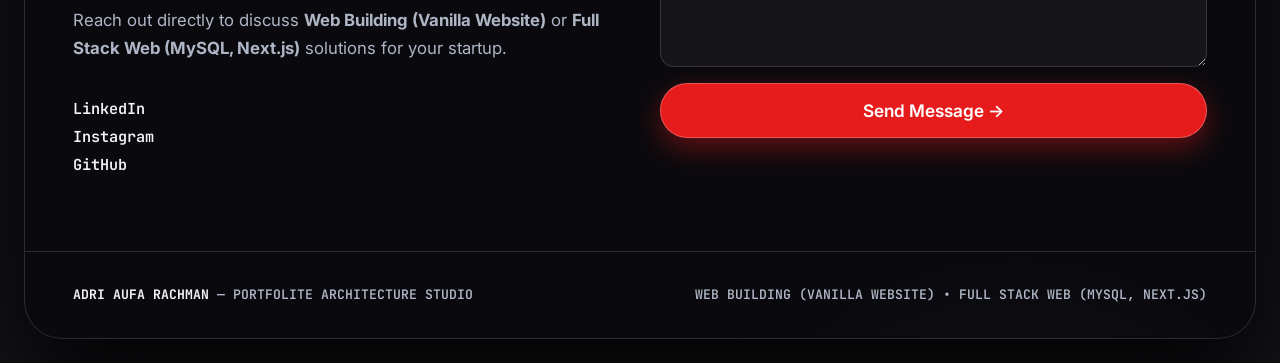
==== commit 443a03f0: "edit portofolio" ====
--- a/index.html
+++ b/index.html
@@ -113,7 +113,7 @@
           <div class="hero-pill-badge">
             <span class="red-dot"></span>
             <span
-              >Full Stack Web (Next.js &amp; MySQL) &bull; Web Building (Vanilla
+              >Full Stack Web (Laravel &amp; MySQL) &bull; Web Building (Vanilla
               Website)</span
             >
           </div>
@@ -128,7 +128,7 @@
             <strong>Web Building (Vanilla Website)</strong> using
             zero-dependency HTML/CSS/JS paired with enterprise-grade
             <strong>Full Stack Web Architecture</strong> powered by
-            <strong>Next.js</strong> and relational
+            <strong>Laravel</strong> and relational
             <strong>MySQL databases</strong>.
           </p>
 
@@ -150,7 +150,7 @@
           <!-- Tech Stack Logo Strip -->
           <div class="tech-strip-logos">
             <span class="logo-item">● Vanilla Website (HTML/CSS/JS)</span>
-            <span class="logo-item">◈ Next.js Full Stack Architecture</span>
+            <span class="logo-item">◈ Laravel Full Stack Architecture</span>
             <span class="logo-item">❖ MySQL Relational DB</span>
             <span class="logo-item">✱ Node.js Runtime</span>
             <span class="logo-item">✦ Serverless &amp; API Routes</span>
--- a/css/style.css
+++ b/css/style.css
@@ -1157,13 +1157,16 @@
   font-size: 0.88rem;
   color: var(--text-primary);
   z-index: 2000;
-  transform: translateY(120%);
-  transition: transform 0.3s ease;
+  transform: translateY(150px);
+  opacity: 0;
+  pointer-events: none;
+  transition: transform 0.38s cubic-bezier(0.16, 1, 0.3, 1), opacity 0.3s ease;
   box-shadow: 0 10px 30px rgba(0,0,0,0.8);
 }
 
 .toast.show {
   transform: translateY(0);
+  opacity: 1;
 }
 
 /* ==========================================================================
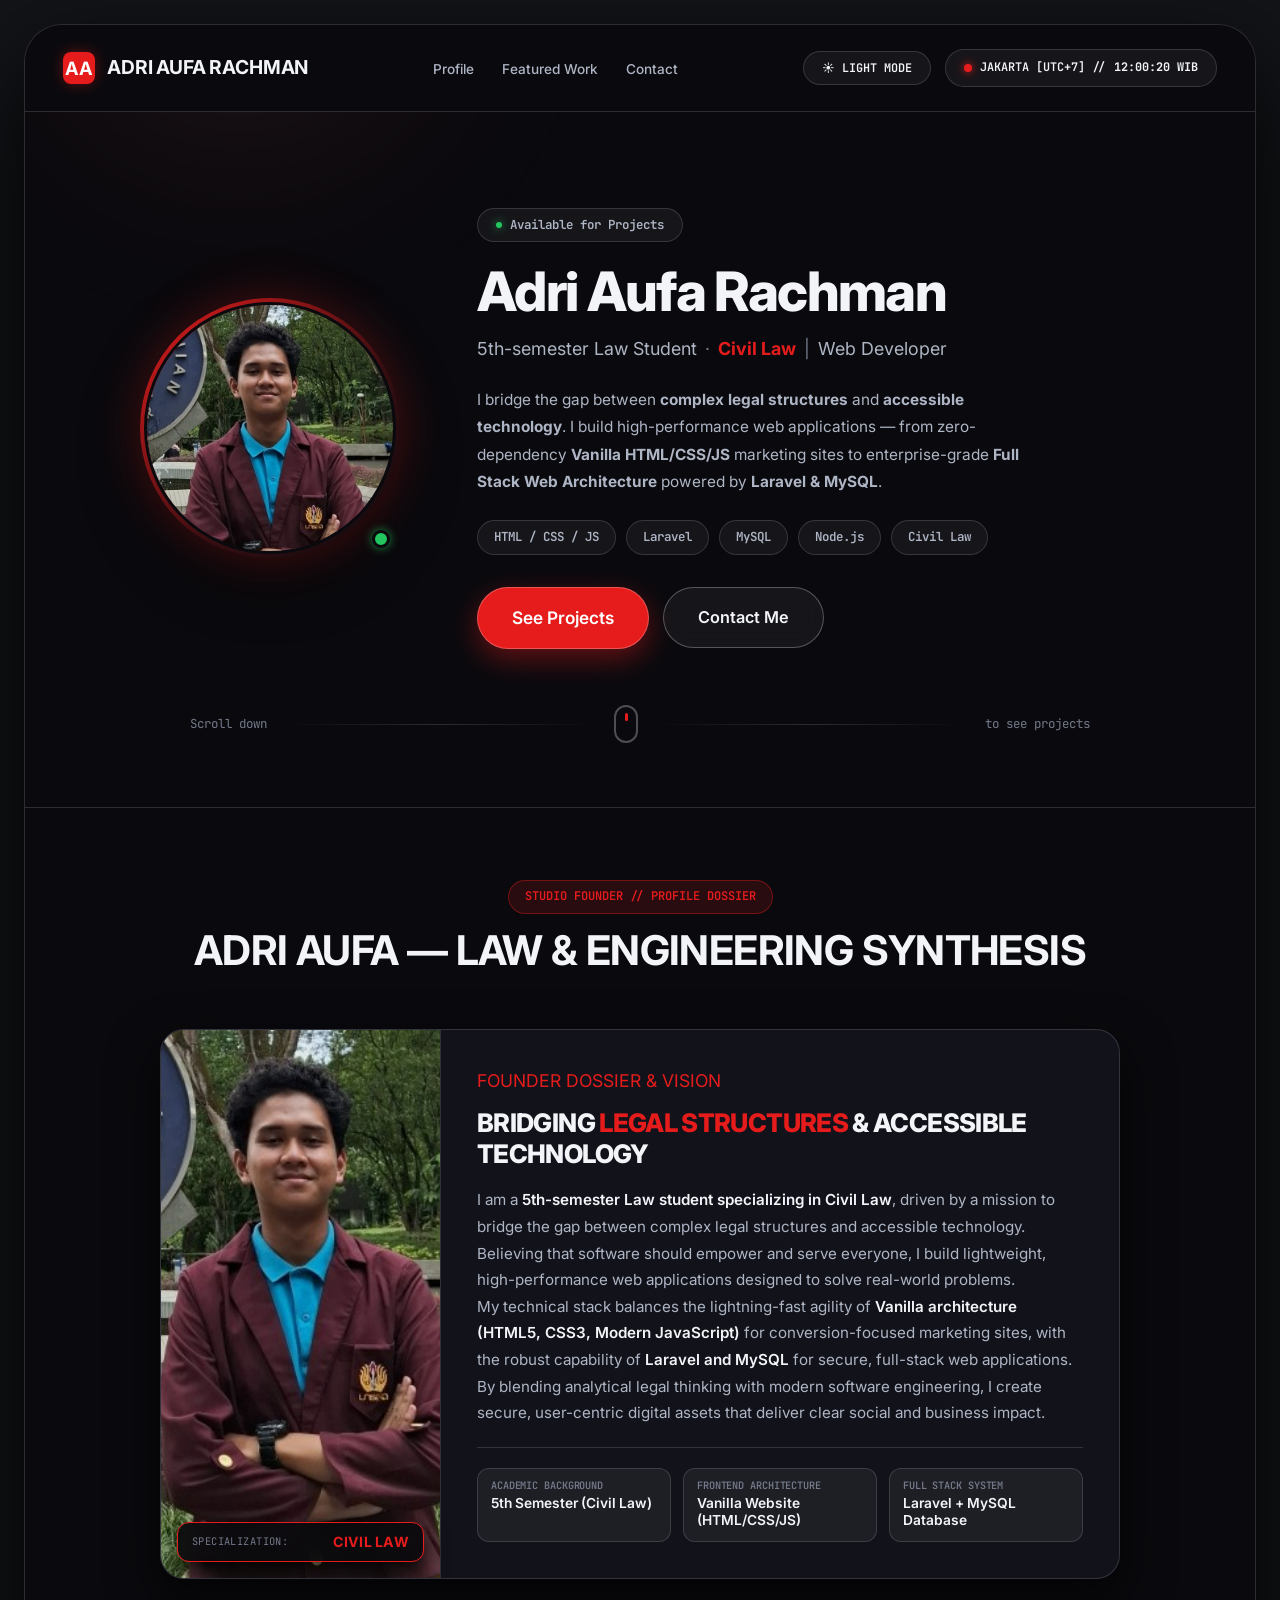
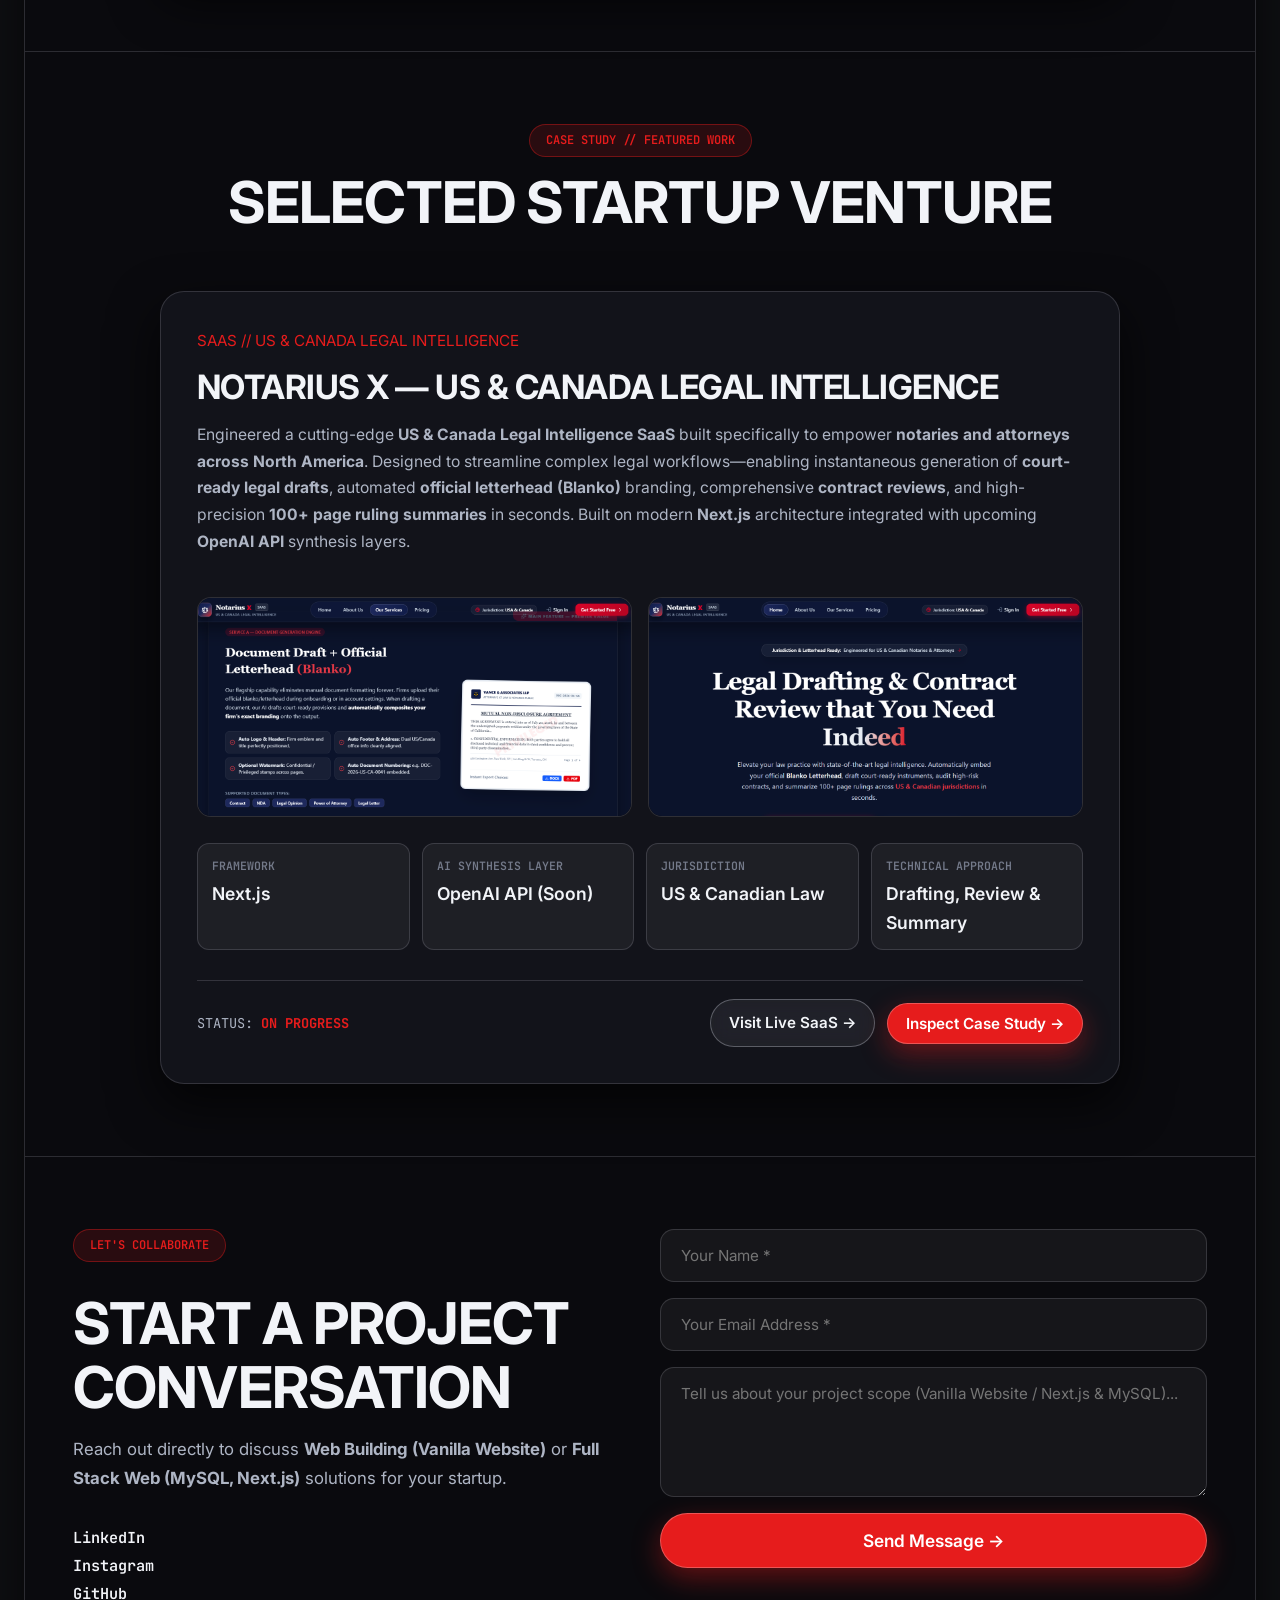
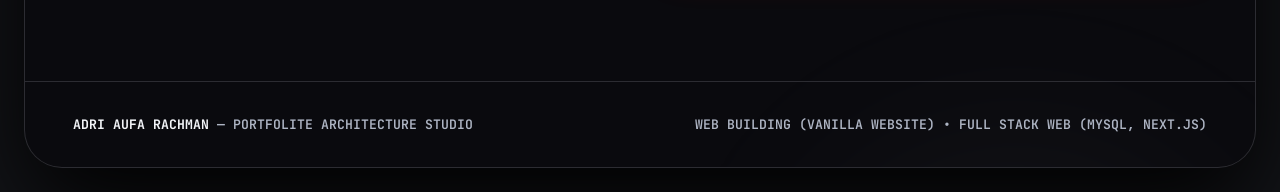
==== commit 5aad0441: "ubah tampilan" ====
--- a/index.html
+++ b/index.html
@@ -107,53 +107,70 @@
           </nav>
         </header>
 
-        <!-- CENTERED HERO SECTION -->
-        <section id="top" class="template-hero">
-          <!-- OVAL PILL BADGE: PROJECT SCOPES -->
-          <div class="hero-pill-badge">
-            <span class="red-dot"></span>
-            <span
-              >Full Stack Web (Laravel &amp; MySQL) &bull; Web Building (Vanilla
-              Website)</span
-            >
-          </div>
-
-          <!-- Editorial Serif Typography Headline -->
-          <h1 class="grunge-hero-headline">
-            ARCHITECTURE THAT YOU <span class="red-grunge">NEED INDEED</span>
-          </h1>
-
-          <p class="hero-subdesc">
-            Elevate your venture with custom
-            <strong>Web Building (Vanilla Website)</strong> using
-            zero-dependency HTML/CSS/JS paired with enterprise-grade
-            <strong>Full Stack Web Architecture</strong> powered by
-            <strong>Laravel</strong> and relational
-            <strong>MySQL databases</strong>.
-          </p>
-
-          <div class="hero-pill-actions">
-            <a href="#featured" class="btn-pill-red">See Projects</a>
-          </div>
-
-          <!-- Wave Scroll Line -->
-          <div class="hero-scroll-divider">
+        <!-- PROFILE HERO SECTION -->
+        <section id="top" class="profile-hero">
+          <div class="profile-hero-inner">
+
+            <!-- Profile Photo -->
+            <div class="profile-hero-photo-wrap">
+              <div class="profile-hero-photo-ring">
+                <img
+                  src="adri-aufa-rachman-photo.jpeg"
+                  onerror="this.onerror=null;this.src='assets/images/adri_aufa_profile.jpg';"
+                  alt="Adri Aufa Rachman"
+                  class="profile-hero-photo"
+                />
+              </div>
+              <span class="profile-hero-status-dot"></span>
+            </div>
+
+            <!-- Profile Info -->
+            <div class="profile-hero-info">
+              <div class="profile-hero-badge">
+                <span class="red-dot"></span>
+                <span>Available for Projects</span>
+              </div>
+
+              <h1 class="profile-hero-name">Adri Aufa Rachman</h1>
+              <p class="profile-hero-title">
+                5th-semester Law Student <span class="sep">·</span>
+                <span class="red-grunge-inline">Civil Law</span>
+                <span class="sep">|</span> Web Developer
+              </p>
+
+              <p class="profile-hero-bio">
+                I bridge the gap between <strong>complex legal structures</strong> and
+                <strong>accessible technology</strong>. I build high-performance web
+                applications — from zero-dependency <strong>Vanilla HTML/CSS/JS</strong>
+                marketing sites to enterprise-grade <strong>Full Stack Web Architecture</strong>
+                powered by <strong>Laravel &amp; MySQL</strong>.
+              </p>
+
+              <!-- Tech Stack Badges -->
+              <div class="profile-hero-stack">
+                <span class="stack-tag">HTML / CSS / JS</span>
+                <span class="stack-tag">Laravel</span>
+                <span class="stack-tag">MySQL</span>
+                <span class="stack-tag">Node.js</span>
+                <span class="stack-tag">Civil Law</span>
+              </div>
+
+              <!-- CTA Buttons -->
+              <div class="profile-hero-actions">
+                <a href="#featured" class="btn-pill-red">See Projects</a>
+                <a href="#contact" class="btn-pill-glass">Contact Me</a>
+              </div>
+            </div>
+
+          </div>
+
+          <!-- Scroll Indicator -->
+          <div class="hero-scroll-divider" style="margin-top: 56px; margin-bottom: 0;">
             <span>Scroll down</span>
             <span class="line"></span>
-            <div class="mouse-pill">
-              <div class="mouse-wheel"></div>
-            </div>
+            <div class="mouse-pill"><div class="mouse-wheel"></div></div>
             <span class="line"></span>
             <span>to see projects</span>
-          </div>
-
-          <!-- Tech Stack Logo Strip -->
-          <div class="tech-strip-logos">
-            <span class="logo-item">● Vanilla Website (HTML/CSS/JS)</span>
-            <span class="logo-item">◈ Laravel Full Stack Architecture</span>
-            <span class="logo-item">❖ MySQL Relational DB</span>
-            <span class="logo-item">✱ Node.js Runtime</span>
-            <span class="logo-item">✦ Serverless &amp; API Routes</span>
           </div>
         </section>
 
--- a/css/style.css
+++ b/css/style.css
@@ -443,17 +443,172 @@
 }
 
 /* ==========================================================================
-   CENTERED HERO SECTION (LUXURY EDITORIAL SERIF HEADLINE)
+   PROFILE HERO SECTION (PERSONAL INTRODUCTION — PHOTO + INFO LAYOUT)
    ========================================================================== */
-.template-hero {
-  padding: 85px 32px 64px 32px;
+.profile-hero {
+  padding: clamp(56px, 8vw, 96px) clamp(24px, 5vw, 64px) 64px;
   display: flex;
   flex-direction: column;
   align-items: center;
-  text-align: center;
-}
-
-/* 1. SEPARATED OVAL PILL BADGE */
+}
+
+.profile-hero-inner {
+  display: flex;
+  align-items: center;
+  gap: clamp(40px, 6vw, 88px);
+  width: 100%;
+  max-width: 1000px;
+}
+
+/* Photo Side */
+.profile-hero-photo-wrap {
+  position: relative;
+  flex-shrink: 0;
+}
+
+.profile-hero-photo-ring {
+  width: clamp(180px, 22vw, 260px);
+  height: clamp(180px, 22vw, 260px);
+  border-radius: 50%;
+  padding: 4px;
+  background: linear-gradient(135deg, var(--accent-red) 0%, rgba(230, 28, 28, 0.2) 60%, transparent 100%);
+  box-shadow: 0 0 48px rgba(230, 28, 28, 0.28), 0 24px 60px rgba(0, 0, 0, 0.4);
+}
+
+.profile-hero-photo {
+  width: 100%;
+  height: 100%;
+  border-radius: 50%;
+  object-fit: cover;
+  object-position: center top;
+  display: block;
+  border: 3px solid var(--bg-frame);
+}
+
+.profile-hero-status-dot {
+  position: absolute;
+  bottom: 10px;
+  right: 10px;
+  width: 18px;
+  height: 18px;
+  border-radius: 50%;
+  background: #22c55e;
+  border: 3px solid var(--bg-frame);
+  box-shadow: 0 0 10px rgba(34, 197, 94, 0.7);
+  animation: statusPulse 2.4s infinite;
+}
+
+@keyframes statusPulse {
+  0%, 100% { box-shadow: 0 0 8px rgba(34, 197, 94, 0.7); }
+  50% { box-shadow: 0 0 18px rgba(34, 197, 94, 1); }
+}
+
+/* Info Side */
+.profile-hero-info {
+  flex: 1;
+  min-width: 0;
+}
+
+.profile-hero-badge {
+  display: inline-flex;
+  align-items: center;
+  gap: 8px;
+  padding: 6px 18px;
+  background: var(--bg-pill);
+  border: 1px solid var(--border-glass);
+  border-radius: var(--radius-pill);
+  font-family: var(--font-mono);
+  font-size: 0.78rem;
+  font-weight: 600;
+  color: var(--text-secondary);
+  margin-bottom: 20px;
+  backdrop-filter: blur(8px);
+}
+
+.profile-hero-badge .red-dot {
+  width: 6px;
+  height: 6px;
+  border-radius: 50%;
+  background: #22c55e;
+  box-shadow: 0 0 8px rgba(34, 197, 94, 0.8);
+  flex-shrink: 0;
+}
+
+.profile-hero-name {
+  font-family: var(--font-grunge-main);
+  font-weight: 800;
+  font-size: clamp(2rem, 4.5vw, 3.4rem);
+  color: var(--text-primary);
+  letter-spacing: -0.03em;
+  line-height: 1.1;
+  margin-bottom: 12px;
+}
+
+.profile-hero-title {
+  font-family: var(--font-typewriter);
+  font-size: clamp(0.95rem, 1.5vw, 1.12rem);
+  color: var(--text-secondary);
+  margin-bottom: 22px;
+  display: flex;
+  align-items: center;
+  flex-wrap: wrap;
+  gap: 8px;
+}
+
+.profile-hero-title .sep {
+  color: var(--text-muted);
+}
+
+.red-grunge-inline {
+  color: var(--accent-red);
+  font-weight: 700;
+}
+
+.profile-hero-bio {
+  font-family: var(--font-typewriter);
+  font-size: clamp(0.9rem, 1.2vw, 1.02rem);
+  color: var(--text-secondary);
+  line-height: 1.8;
+  margin-bottom: 24px;
+  max-width: 560px;
+}
+
+/* Tech Stack Tags */
+.profile-hero-stack {
+  display: flex;
+  flex-wrap: wrap;
+  gap: 10px;
+  margin-bottom: 32px;
+}
+
+.stack-tag {
+  padding: 6px 16px;
+  background: var(--bg-pill);
+  border: 1px solid var(--border-glass);
+  border-radius: var(--radius-pill);
+  font-family: var(--font-mono);
+  font-size: 0.78rem;
+  font-weight: 600;
+  color: var(--text-secondary);
+  transition: all var(--transition-fast);
+  backdrop-filter: blur(6px);
+}
+
+.stack-tag:hover {
+  background: var(--accent-red-subtle);
+  border-color: rgba(230, 28, 28, 0.4);
+  color: var(--accent-red);
+}
+
+/* CTA Buttons */
+.profile-hero-actions {
+  display: flex;
+  align-items: center;
+  gap: 14px;
+  flex-wrap: wrap;
+}
+
+/* Old hero classes (kept for scroll indicator reuse) */
 .hero-pill-badge {
   display: inline-flex;
   align-items: center;
@@ -478,39 +633,6 @@
   box-shadow: 0 0 8px var(--accent-red);
 }
 
-/* Modern Inter Headline */
-.grunge-hero-headline {
-  font-family: var(--font-grunge-main);
-  font-weight: 800;
-  font-size: clamp(2.8rem, 5.5vw, 5.2rem);
-  line-height: 1.08;
-  color: var(--text-primary);
-  max-width: 1020px;
-  letter-spacing: -0.035em;
-  margin-bottom: 28px;
-}
-
-html[data-theme="dark"] .grunge-hero-headline {
-  text-shadow: 
-    0 12px 40px rgba(0, 0, 0, 0.85),
-    0 0 35px rgba(230, 28, 28, 0.2);
-}
-
-.grunge-hero-headline .red-grunge {
-  color: var(--accent-red);
-  font-weight: 800;
-}
-
-/* Subtitle */
-.hero-subdesc {
-  font-family: var(--font-typewriter);
-  font-size: 1.15rem;
-  color: var(--text-secondary);
-  max-width: 680px;
-  line-height: 1.75;
-  margin-bottom: 40px;
-}
-
 /* Glassmorphic Pill Action Buttons */
 .hero-pill-actions {
   display: flex;
@@ -605,33 +727,6 @@
 @keyframes wheelScroll {
   0% { transform: translateY(0); opacity: 1; }
   100% { transform: translateY(12px); opacity: 0; }
-}
-
-/* Client / Tech Stack Logo Strip at Bottom of Hero */
-.tech-strip-logos {
-  display: flex;
-  align-items: center;
-  justify-content: center;
-  gap: 44px;
-  flex-wrap: wrap;
-  padding: 10px 24px;
-}
-
-.logo-item {
-  font-family: var(--font-grunge-alt);
-  font-weight: 600;
-  font-size: 1.15rem;
-  color: var(--text-secondary);
-  opacity: 0.85;
-  display: flex;
-  align-items: center;
-  gap: 8px;
-  transition: opacity var(--transition-fast);
-}
-
-.logo-item:hover {
-  opacity: 1;
-  color: var(--text-primary);
 }
 
 /* ==========================================================================
@@ -1192,6 +1287,15 @@
     grid-template-columns: 1fr;
   }
   
+  /* Profile Hero: stack photo + info on tablet */
+  .profile-hero-inner {
+    gap: 36px;
+  }
+  .profile-hero-photo-ring {
+    width: clamp(160px, 20vw, 210px);
+    height: clamp(160px, 20vw, 210px);
+  }
+  
   .option-card-glass {
     padding: 20px 22px;
     gap: 16px;
@@ -1217,8 +1321,27 @@
   .btn-burger {
     display: inline-flex;
   }
-  .template-hero {
-    padding: 56px 16px 40px 16px;
+  /* Profile Hero mobile: stack photo above info */
+  .profile-hero {
+    padding: 48px 16px 40px 16px;
+  }
+  .profile-hero-inner {
+    flex-direction: column;
+    align-items: center;
+    text-align: center;
+    gap: 28px;
+  }
+  .profile-hero-photo-ring {
+    width: 160px;
+    height: 160px;
+  }
+  .profile-hero-title,
+  .profile-hero-stack,
+  .profile-hero-actions {
+    justify-content: center;
+  }
+  .profile-hero-bio {
+    max-width: 100%;
   }
   .frame-section {
     padding: 40px 16px;
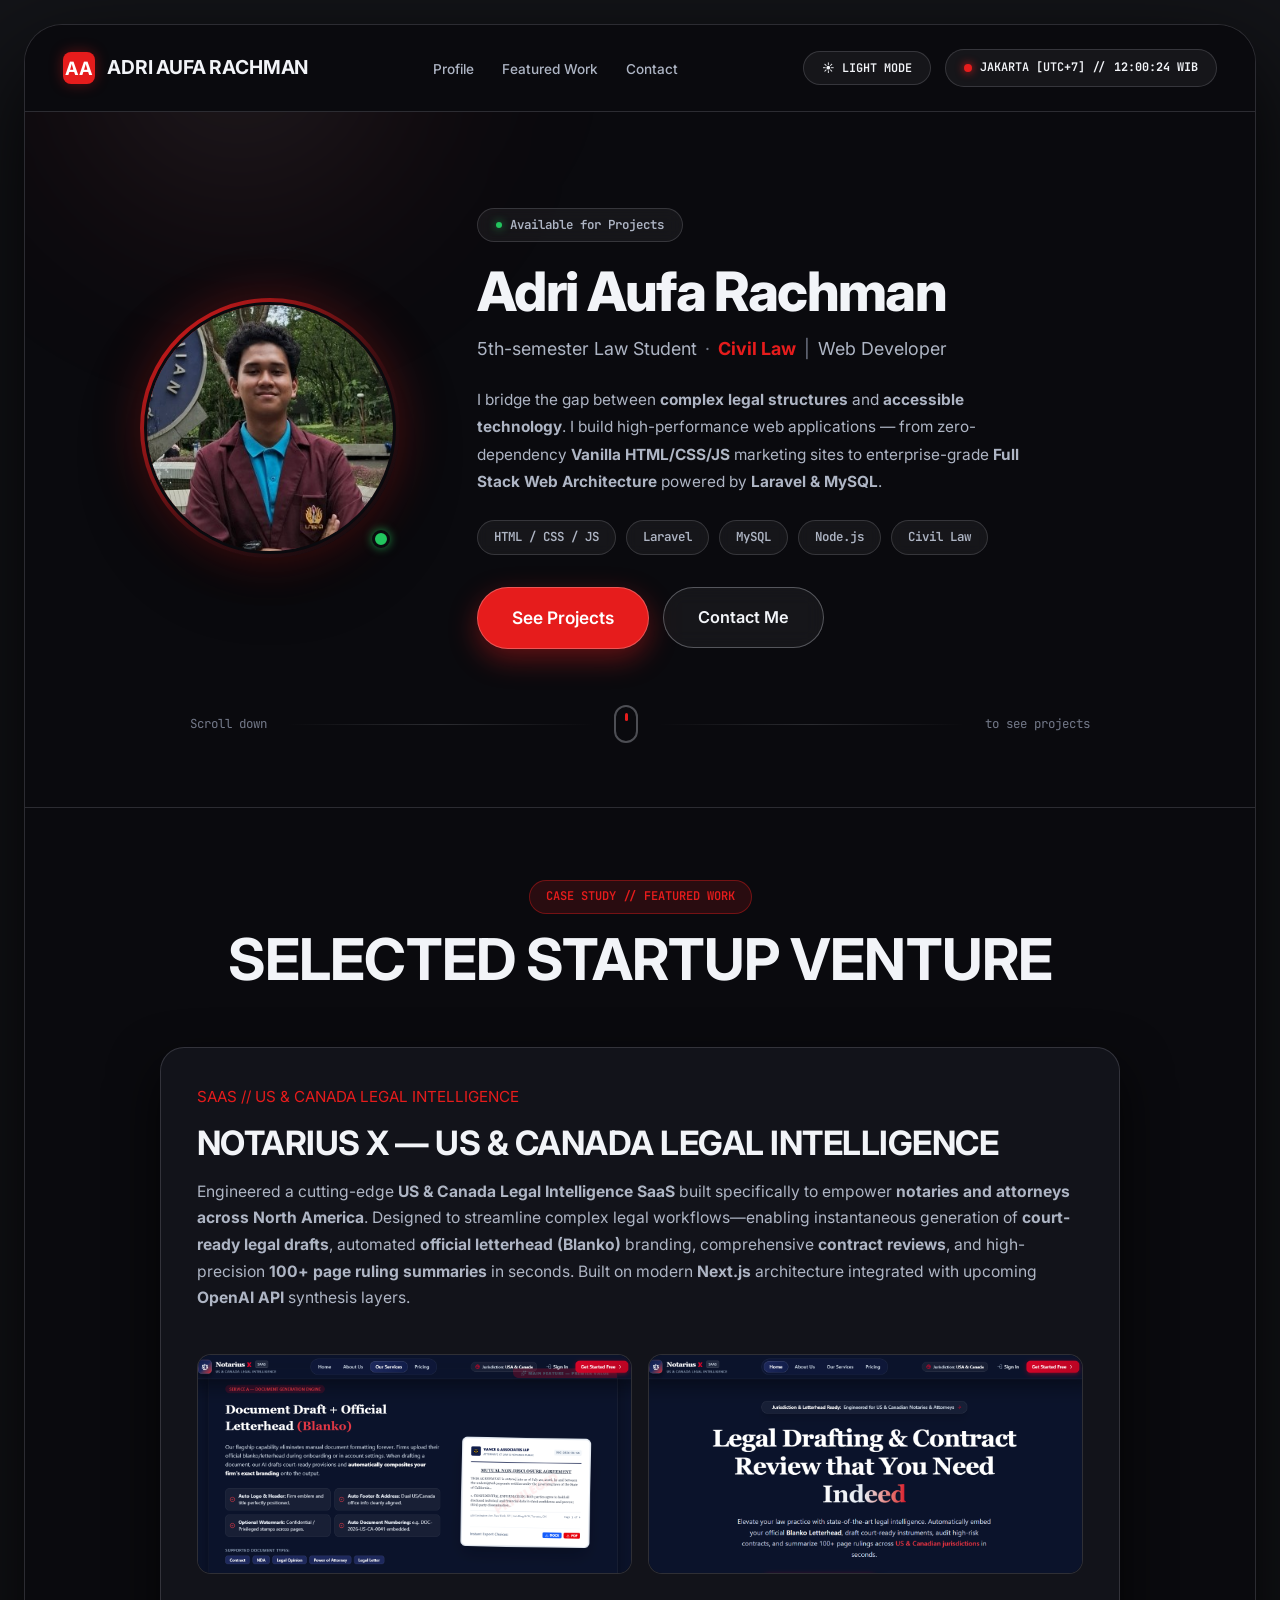
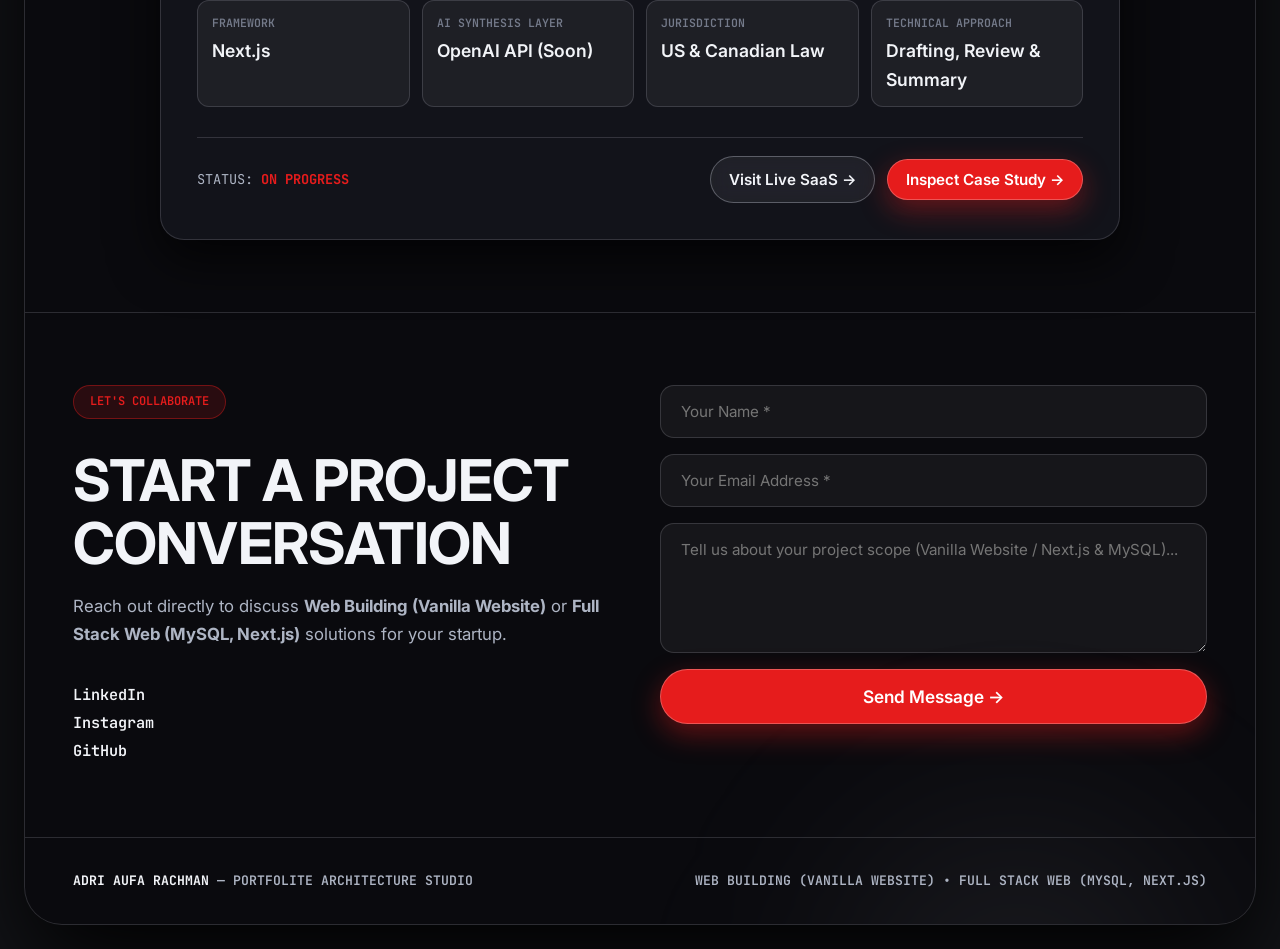
==== commit 0345f94f: "ubah tampilan" ====
--- a/index.html
+++ b/index.html
@@ -44,7 +44,7 @@
 
           <!-- Center Nav Links (Hidden on Mobile) -->
           <ul class="nav-links-center">
-            <li><a href="#profile">Profile</a></li>
+            <li><a href="#top">Profile</a></li>
             <li><a href="#featured">Featured Work</a></li>
             <li><a href="#contact">Contact</a></li>
           </ul>
@@ -82,7 +82,7 @@
             aria-label="Mobile Navigation Drawer"
           >
             <ul class="mobile-nav-list">
-              <li><a href="#profile">Profile</a></li>
+              <li><a href="#top">Profile</a></li>
               <li><a href="#featured">Featured Work</a></li>
               <li><a href="#contact">Contact</a></li>
             </ul>
@@ -174,117 +174,6 @@
           </div>
         </section>
 
-        <!-- SECTION 00 // FOUNDER PROFILE DOSSIER (EXACTLY BETWEEN HERO & FEATURED WORK) -->
-        <section id="profile" class="frame-section">
-          <div class="section-head-centered">
-            <span class="section-pill-tag"
-              >STUDIO FOUNDER // PROFILE DOSSIER</span
-            >
-            <h2
-              class="section-title-grunge"
-              style="font-size: clamp(1.8rem, 3.2vw, 2.7rem)"
-            >
-              ADRI AUFA — LAW &amp; ENGINEERING SYNTHESIS
-            </h2>
-          </div>
-
-          <article class="profile-dossier-card">
-            <!-- Left Column: Portrait Photo & Badge -->
-            <div class="profile-photo-wrapper">
-              <img
-                src="adri-aufa-rachman-photo.jpeg"
-                onerror="
-                  this.onerror = null;
-                  this.src = 'assets/images/adri_aufa_profile.jpg';
-                "
-                alt="Adri Aufa — Civil Law Student &amp; Software Architect"
-              />
-              <div class="profile-photo-badge">
-                <span
-                  style="
-                    font-family: var(--font-mono);
-                    font-size: 0.65rem;
-                    color: var(--text-muted);
-                    letter-spacing: 0.04em;
-                    flex-shrink: 0;
-                  "
-                  >SPECIALIZATION:</span
-                >
-                <strong
-                  style="
-                    font-family: var(--font-poster);
-                    font-size: 0.88rem;
-                    color: var(--accent-red);
-                    letter-spacing: 0.02em;
-                    line-height: 1.25;
-                    text-align: right;
-                  "
-                  >CIVIL LAW</strong
-                >
-              </div>
-            </div>
-
-            <!-- Right Column: Full Caption & Synthesis Breakdown -->
-            <div class="profile-bio-content">
-              <div>
-                <span
-                  style="
-                    font-family: var(--font-grunge-alt);
-                    font-size: 1.1rem;
-                    color: var(--accent-red);
-                    display: block;
-                    margin-bottom: 12px;
-                  "
-                  >FOUNDER DOSSIER &amp; VISION</span
-                >
-                <h3 class="profile-tagline-grunge">
-                  BRIDGING <span>LEGAL STRUCTURES</span> &amp; ACCESSIBLE
-                  TECHNOLOGY
-                </h3>
-
-                <p class="profile-caption-p" style="margin-top: 18px">
-                  I am a
-                  <strong
-                    >5th-semester Law student specializing in Civil Law</strong
-                  >, driven by a mission to bridge the gap between complex legal
-                  structures and accessible technology. Believing that software
-                  should empower and serve everyone, I build lightweight,
-                  high-performance web applications designed to solve real-world
-                  problems.
-                </p>
-
-                <p class="profile-caption-p">
-                  My technical stack balances the lightning-fast agility of
-                  <strong
-                    >Vanilla architecture (HTML5, CSS3, Modern
-                    JavaScript)</strong
-                  >
-                  for conversion-focused marketing sites, with the robust
-                  capability of <strong>Laravel and MySQL</strong> for secure,
-                  full-stack web applications. By blending analytical legal
-                  thinking with modern software engineering, I create secure,
-                  user-centric digital assets that deliver clear social and
-                  business impact.
-                </p>
-              </div>
-
-              <div class="profile-specs-strip">
-                <div class="spec-glass-item">
-                  <div class="lbl">ACADEMIC BACKGROUND</div>
-                  <div class="val">5th Semester (Civil Law)</div>
-                </div>
-                <div class="spec-glass-item">
-                  <div class="lbl">FRONTEND ARCHITECTURE</div>
-                  <div class="val">Vanilla Website (HTML/CSS/JS)</div>
-                </div>
-                <div class="spec-glass-item">
-                  <div class="lbl">FULL STACK SYSTEM</div>
-                  <div class="val">Laravel + MySQL Database</div>
-                </div>
-              </div>
-            </div>
-          </article>
-        </section>
 
         <!-- SECTION 01 // FEATURED WORK -->
         <section id="featured" class="frame-section">
